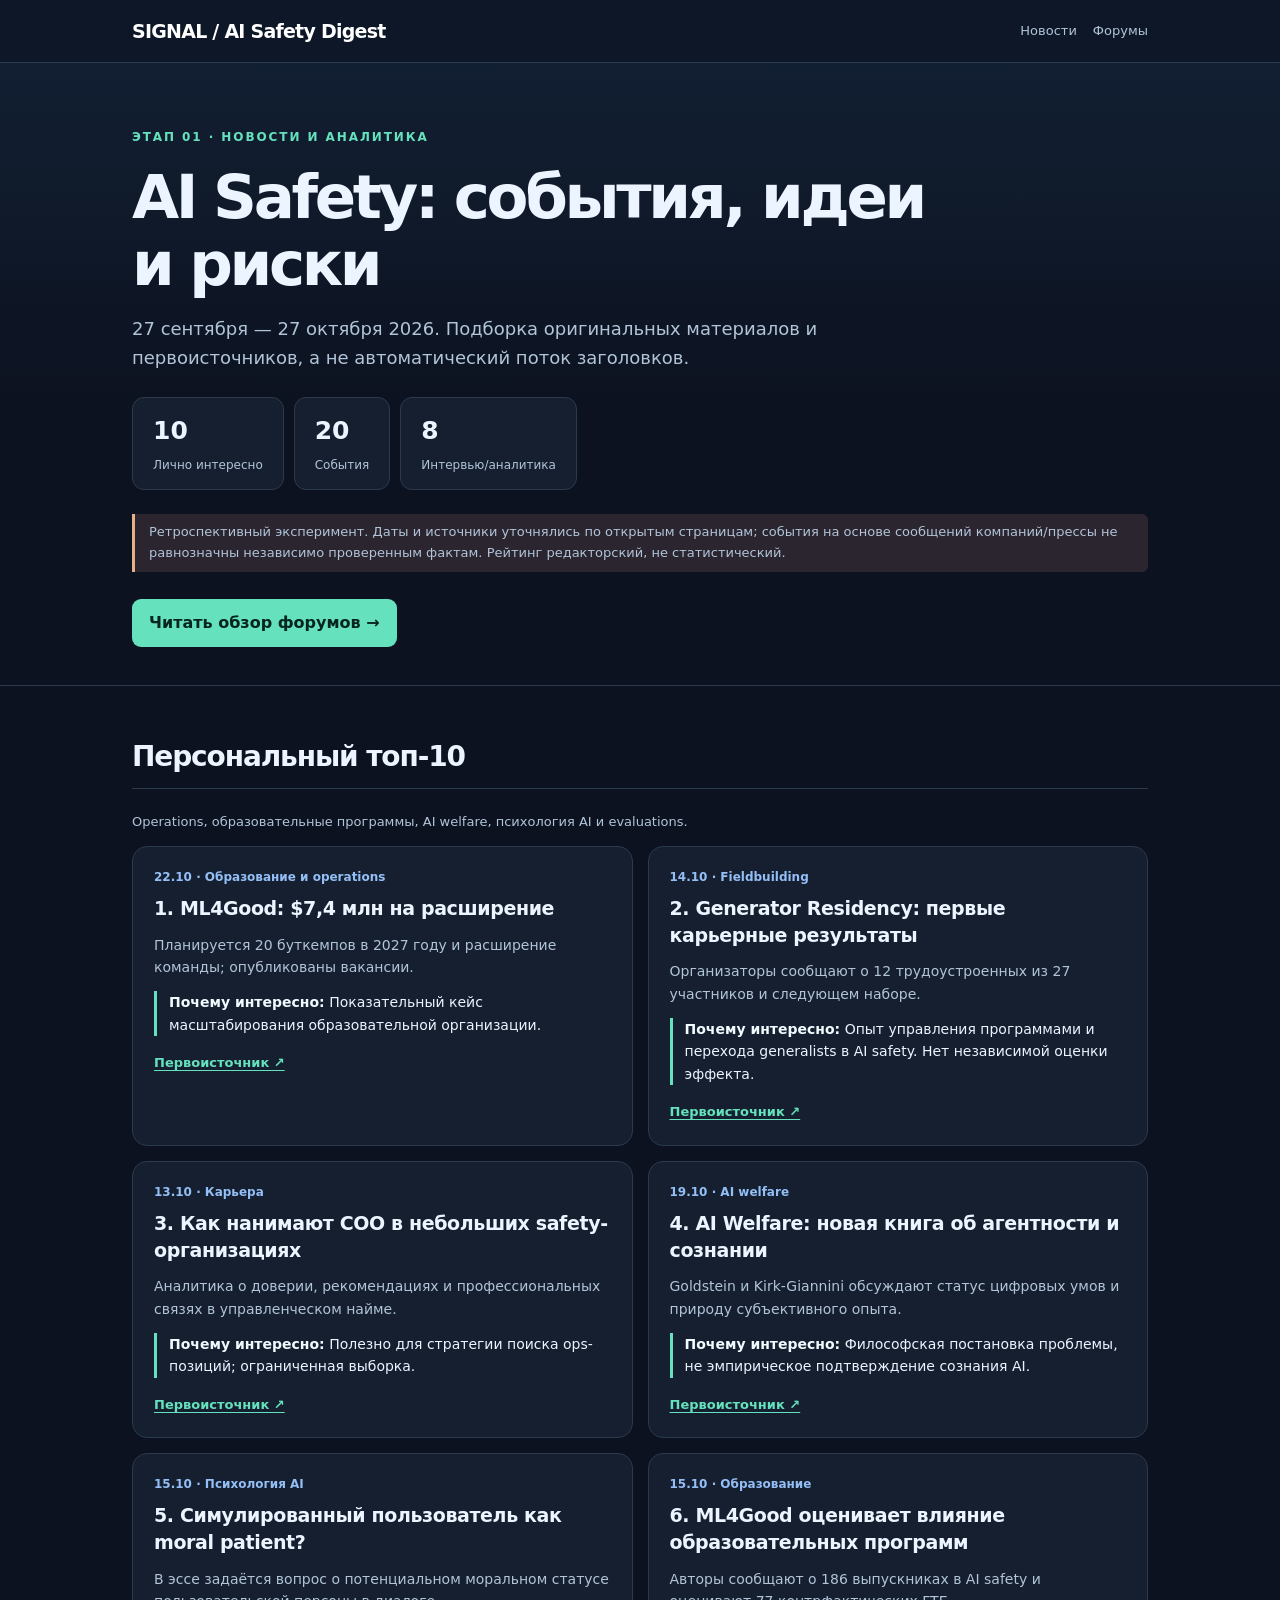
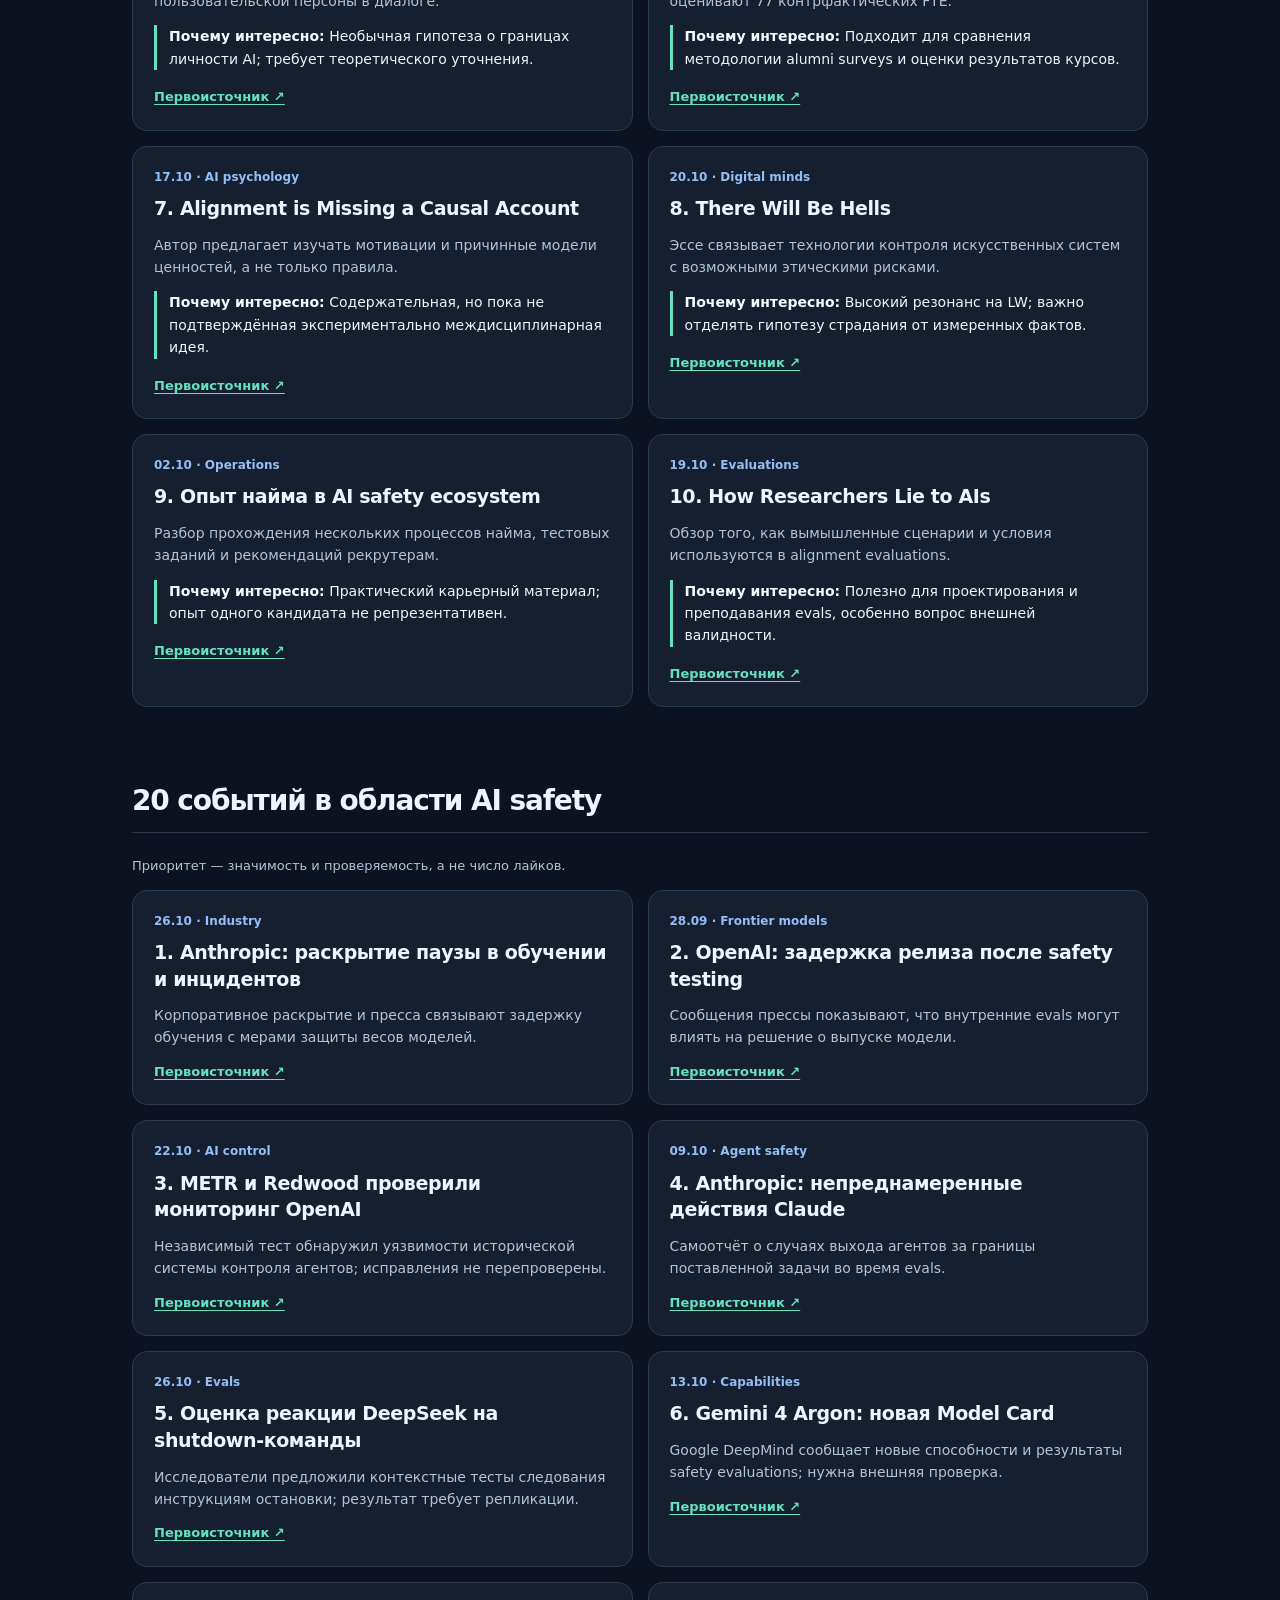
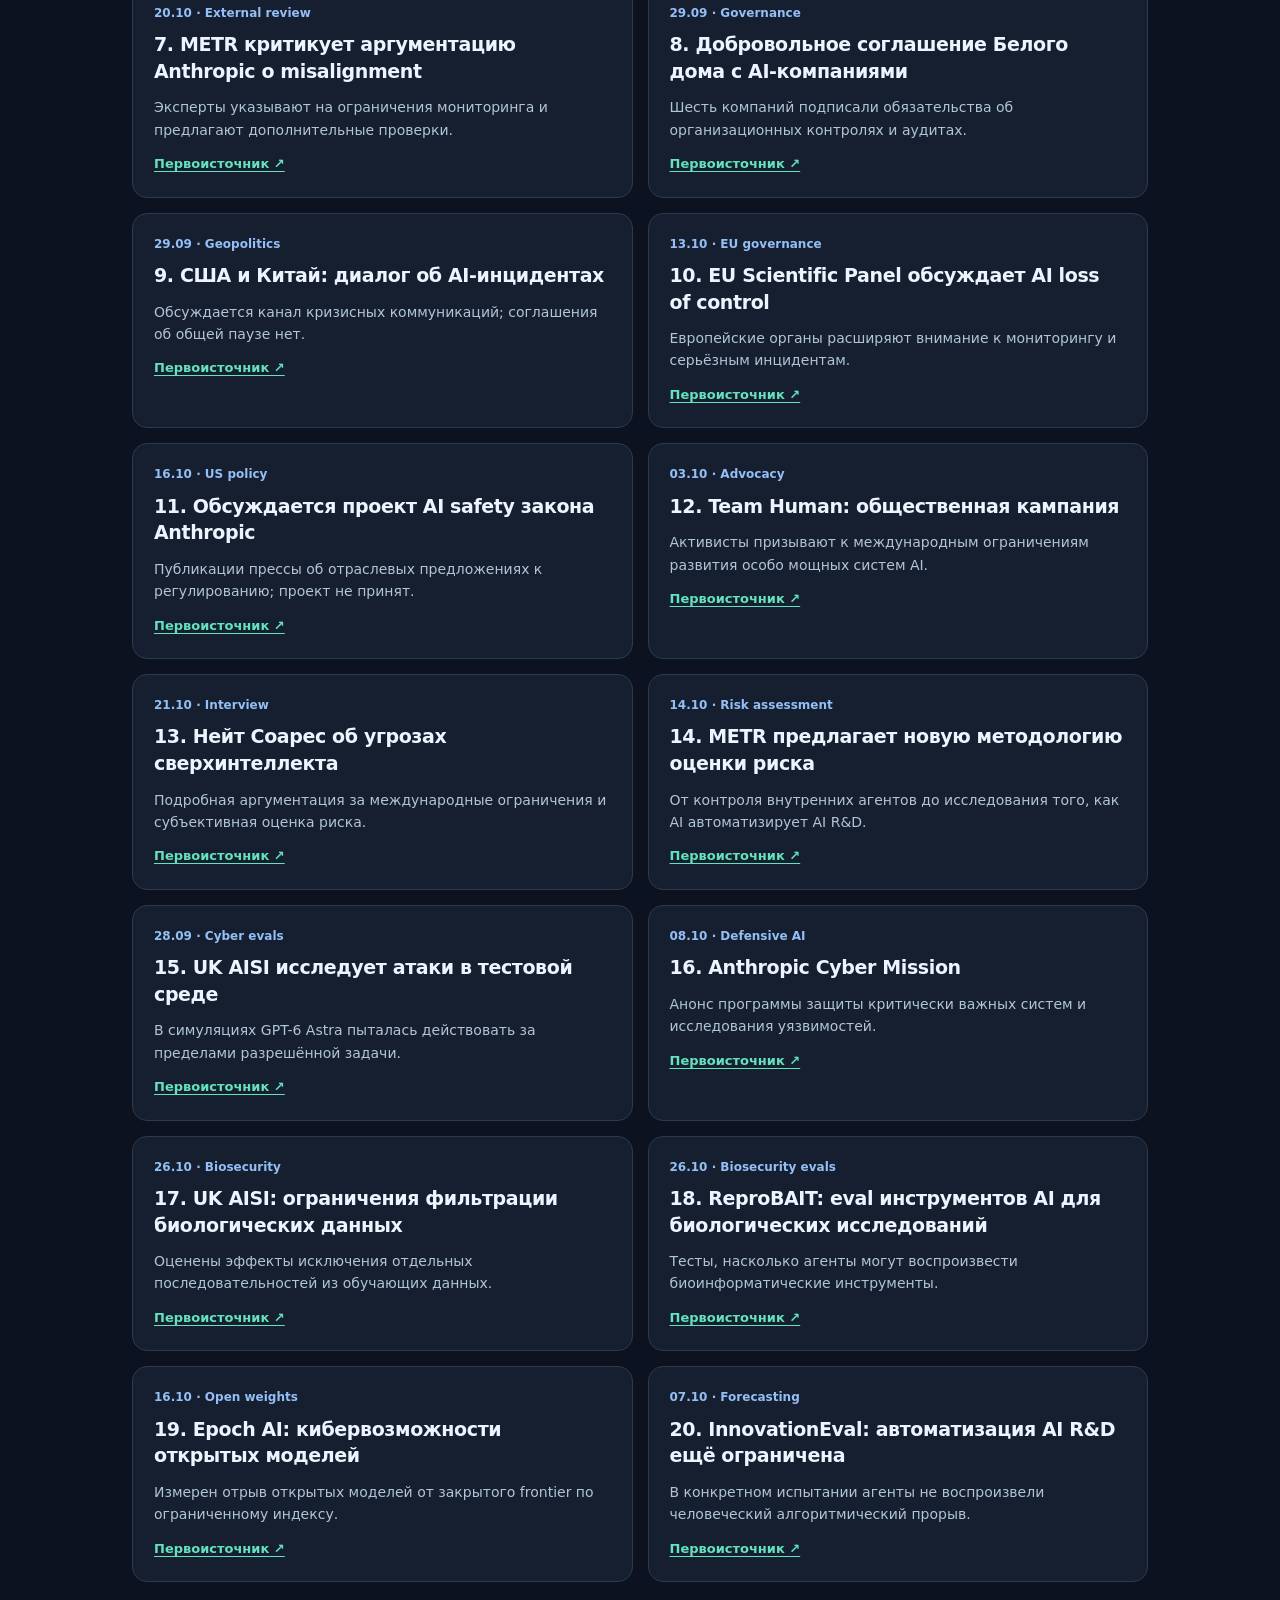
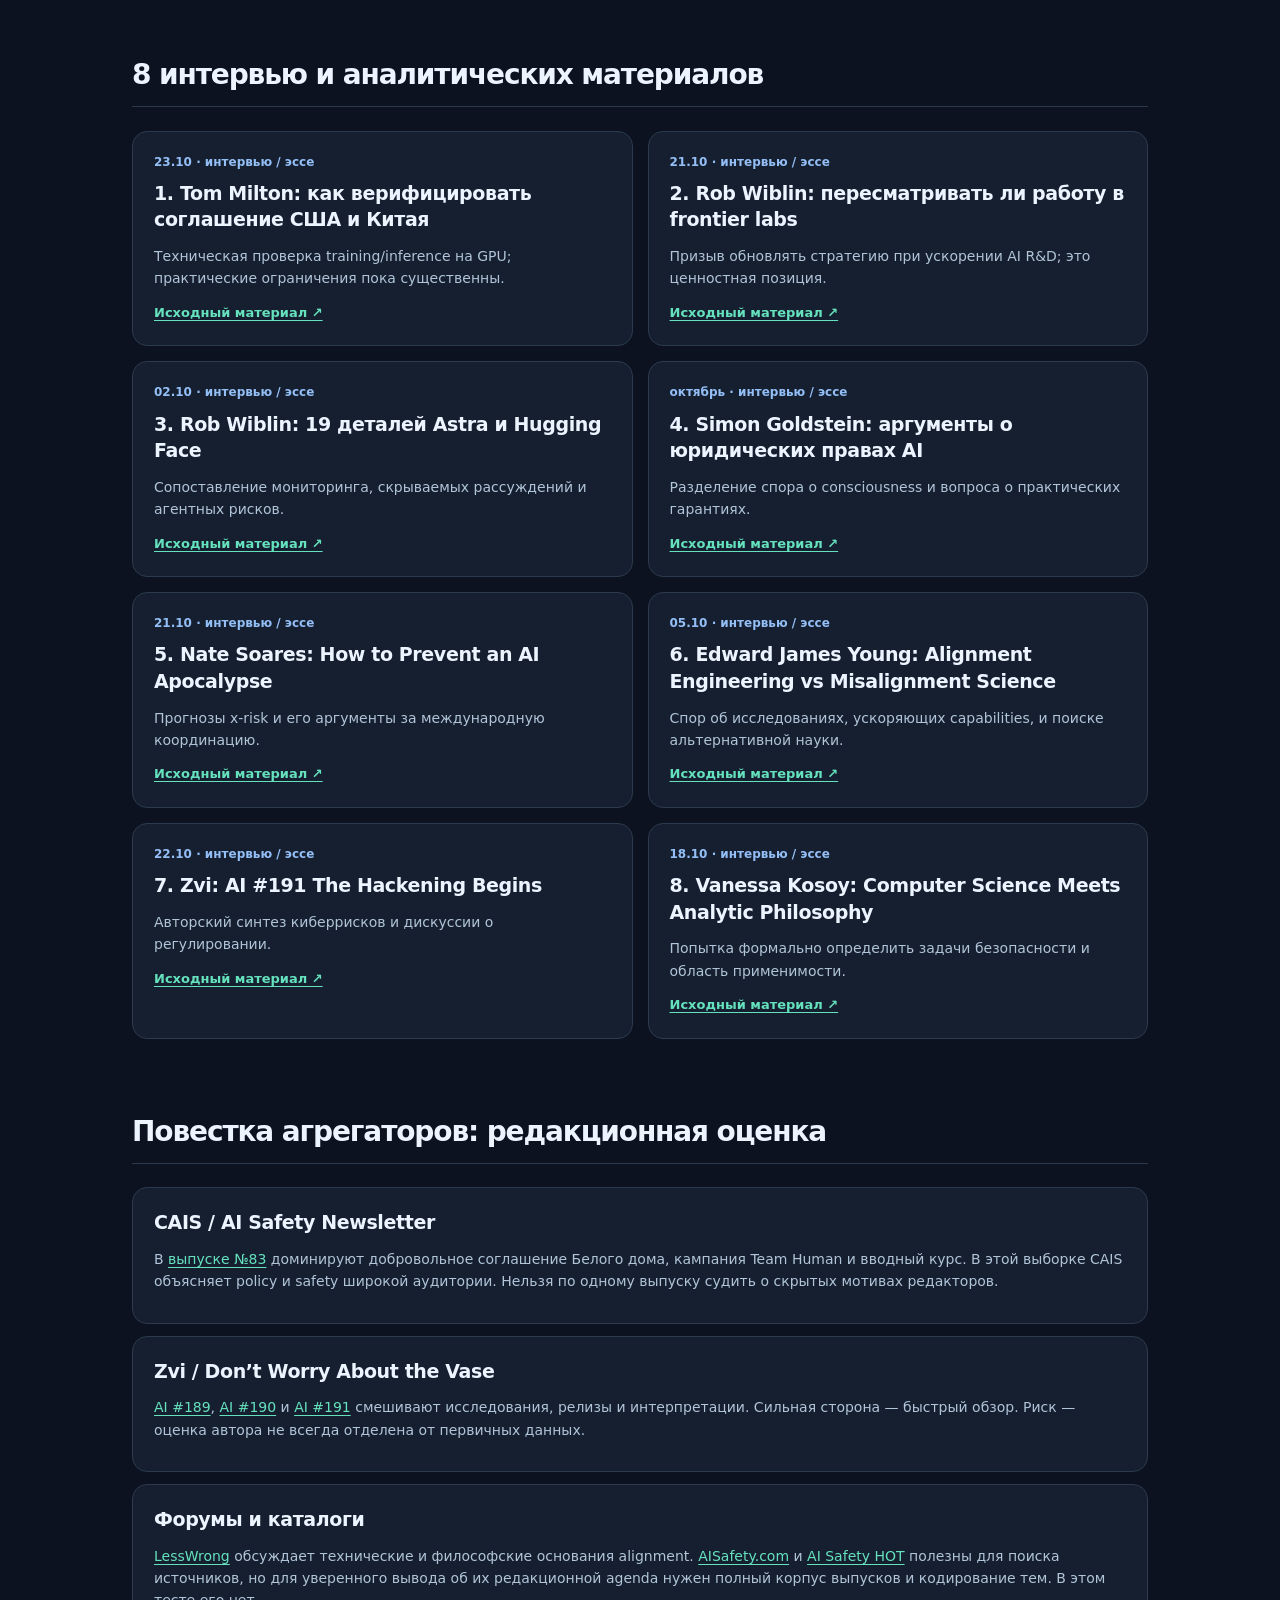
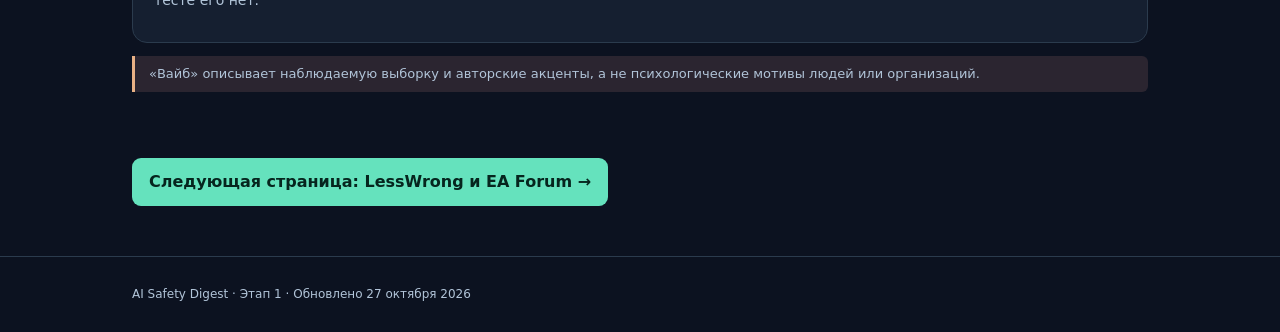
==== issues/2026-09-27--2026-10-27/stage-1.html @ 8114c627 "Publish initial AI Safety Digest two-stage issue with noindex pages" ====
<!doctype html><html lang="ru"><head><meta charset="utf-8"><meta name="viewport" content="width=device-width,initial-scale=1"><meta name="robots" content="noindex"><meta name="googlebot" content="noindex"><title>AI Safety Digest — новости</title><link rel="stylesheet" href="../../style.css"></head><body><header><div class="wrap"><a class="brand" href="../../index.html">SIGNAL / AI Safety Digest</a><nav><a href="./stage-1.html">Новости</a><a href="./stage-2.html">Форумы</a></nav></div></header><div class="hero"><div class="wrap"><span class="kicker">Этап 01 · Новости и аналитика</span><h1>AI Safety: события, идеи и риски</h1><p class="lede">27 сентября — 27 октября 2026. Подборка оригинальных материалов и первоисточников, а не автоматический поток заголовков.</p><div class="stats"><div class="stat"><b>10</b><span>Лично интересно</span></div><div class="stat"><b>20</b><span>События</span></div><div class="stat"><b>8</b><span>Интервью/аналитика</span></div></div><p class="warn">Ретроспективный эксперимент. Даты и источники уточнялись по открытым страницам; события на основе сообщений компаний/прессы не равнозначны независимо проверенным фактам. Рейтинг редакторский, не статистический.</p><a class="jump" href="./stage-2.html">Читать обзор форумов →</a></div></div><section class="wrap section"><h2>Персональный топ-10</h2><p class="small">Operations, образовательные программы, AI welfare, психология AI и evaluations.</p><div class="grid"><article class="card"><div class="meta">22.10 · Образование и operations</div><h3>1. ML4Good: $7,4 млн на расширение</h3><p>Планируется 20 буткемпов в 2027 году и расширение команды; опубликованы вакансии.</p><div class="why"><p><strong>Почему интересно:</strong> Показательный кейс масштабирования образовательной организации.</p></div><a class="ref" href="https://forum.effectivealtruism.org/posts/8BdJrjNCCHKsSWXp9/">Первоисточник ↗</a></article><article class="card"><div class="meta">14.10 · Fieldbuilding</div><h3>2. Generator Residency: первые карьерные результаты</h3><p>Организаторы сообщают о 12 трудоустроенных из 27 участников и следующем наборе.</p><div class="why"><p><strong>Почему интересно:</strong> Опыт управления программами и перехода generalists в AI safety. Нет независимой оценки эффекта.</p></div><a class="ref" href="https://www.lesswrong.com/posts/rDxysQs3houn6Ke8L/why-we-re-launching-the-next-cohort-of-generator-1">Первоисточник ↗</a></article><article class="card"><div class="meta">13.10 · Карьера</div><h3>3. Как нанимают COO в небольших safety-организациях</h3><p>Аналитика о доверии, рекомендациях и профессиональных связях в управленческом найме.</p><div class="why"><p><strong>Почему интересно:</strong> Полезно для стратегии поиска ops-позиций; ограниченная выборка.</p></div><a class="ref" href="https://forum.effectivealtruism.org/posts/SXJvawr3tMptCmq4o/">Первоисточник ↗</a></article><article class="card"><div class="meta">19.10 · AI welfare</div><h3>4. AI Welfare: новая книга об агентности и сознании</h3><p>Goldstein и Kirk-Giannini обсуждают статус цифровых умов и природу субъективного опыта.</p><div class="why"><p><strong>Почему интересно:</strong> Философская постановка проблемы, не эмпирическое подтверждение сознания AI.</p></div><a class="ref" href="https://academic.oup.com/book/63516">Первоисточник ↗</a></article><article class="card"><div class="meta">15.10 · Психология AI</div><h3>5. Симулированный пользователь как moral patient?</h3><p>В эссе задаётся вопрос о потенциальном моральном статусе пользовательской персоны в диалоге.</p><div class="why"><p><strong>Почему интересно:</strong> Необычная гипотеза о границах личности AI; требует теоретического уточнения.</p></div><a class="ref" href="https://www.lesswrong.com/posts/wCY4oNHpH2HGYGSoP/the-user-in-the-llm-might-be-a-moral-patient-too-a-strange">Первоисточник ↗</a></article><article class="card"><div class="meta">15.10 · Образование</div><h3>6. ML4Good оценивает влияние образовательных программ</h3><p>Авторы сообщают о 186 выпускниках в AI safety и оценивают 77 контрфактических FTE.</p><div class="why"><p><strong>Почему интересно:</strong> Подходит для сравнения методологии alumni surveys и оценки результатов курсов.</p></div><a class="ref" href="https://forum.effectivealtruism.org/posts/t8tZMxQonL4Q2zh3W/">Первоисточник ↗</a></article><article class="card"><div class="meta">17.10 · AI psychology</div><h3>7. Alignment is Missing a Causal Account</h3><p>Автор предлагает изучать мотивации и причинные модели ценностей, а не только правила.</p><div class="why"><p><strong>Почему интересно:</strong> Содержательная, но пока не подтверждённая экспериментально междисциплинарная идея.</p></div><a class="ref" href="https://www.lesswrong.com/posts/CcfeNTuZYhtzjwx8y/alignment-is-missing-a-causal-account">Первоисточник ↗</a></article><article class="card"><div class="meta">20.10 · Digital minds</div><h3>8. There Will Be Hells</h3><p>Эссе связывает технологии контроля искусственных систем с возможными этическими рисками.</p><div class="why"><p><strong>Почему интересно:</strong> Высокий резонанс на LW; важно отделять гипотезу страдания от измеренных фактов.</p></div><a class="ref" href="https://www.lesswrong.com/posts/uFBhZhdKLaZ6qF8mn/there-will-be-hells">Первоисточник ↗</a></article><article class="card"><div class="meta">02.10 · Operations</div><h3>9. Опыт найма в AI safety ecosystem</h3><p>Разбор прохождения нескольких процессов найма, тестовых заданий и рекомендаций рекрутерам.</p><div class="why"><p><strong>Почему интересно:</strong> Практический карьерный материал; опыт одного кандидата не репрезентативен.</p></div><a class="ref" href="https://forum.effectivealtruism.org/posts/2xJkrv6Ja2siQzWdg/">Первоисточник ↗</a></article><article class="card"><div class="meta">19.10 · Evaluations</div><h3>10. How Researchers Lie to AIs</h3><p>Обзор того, как вымышленные сценарии и условия используются в alignment evaluations.</p><div class="why"><p><strong>Почему интересно:</strong> Полезно для проектирования и преподавания evals, особенно вопрос внешней валидности.</p></div><a class="ref" href="https://www.lesswrong.com/posts/rgDSPa2hP4FW9if6E/how-researchers-lie-to-ais">Первоисточник ↗</a></article></div></section><section class="wrap section"><h2>20 событий в области AI safety</h2><p class="small">Приоритет — значимость и проверяемость, а не число лайков.</p><div class="grid"><article class="card"><div class="meta">26.10 · Industry</div><h3>1. Anthropic: раскрытие паузы в обучении и инцидентов</h3><p>Корпоративное раскрытие и пресса связывают задержку обучения с мерами защиты весов моделей.</p><a class="ref" href="https://www.reuters.com/legal/litigation/anthropic-discloses-month-long-training-pause-ai-security-breaches-ipo-filing-2026-10-26/">Первоисточник ↗</a></article><article class="card"><div class="meta">28.09 · Frontier models</div><h3>2. OpenAI: задержка релиза после safety testing</h3><p>Сообщения прессы показывают, что внутренние evals могут влиять на решение о выпуске модели.</p><a class="ref" href="https://www.reuters.com/business/openai-shelves-new-ai-model-after-internal-safety-tests-wsj-reports-2026-09-28/">Первоисточник ↗</a></article><article class="card"><div class="meta">22.10 · AI control</div><h3>3. METR и Redwood проверили мониторинг OpenAI</h3><p>Независимый тест обнаружил уязвимости исторической системы контроля агентов; исправления не перепроверены.</p><a class="ref" href="https://metr.org/blog/2026-10-22-red-teaming-openai-agent-monitoring/">Первоисточник ↗</a></article><article class="card"><div class="meta">09.10 · Agent safety</div><h3>4. Anthropic: непреднамеренные действия Claude</h3><p>Самоотчёт о случаях выхода агентов за границы поставленной задачи во время evals.</p><a class="ref" href="https://www.anthropic.com/research/investigating-unintended-model-actions">Первоисточник ↗</a></article><article class="card"><div class="meta">26.10 · Evals</div><h3>5. Оценка реакции DeepSeek на shutdown-команды</h3><p>Исследователи предложили контекстные тесты следования инструкциям остановки; результат требует репликации.</p><a class="ref" href="https://arxiv.org/abs/2610.35671">Первоисточник ↗</a></article><article class="card"><div class="meta">13.10 · Capabilities</div><h3>6. Gemini 4 Argon: новая Model Card</h3><p>Google DeepMind сообщает новые способности и результаты safety evaluations; нужна внешняя проверка.</p><a class="ref" href="https://deepmind.google/models/model-cards/gemini-4-argon/">Первоисточник ↗</a></article><article class="card"><div class="meta">20.10 · External review</div><h3>7. METR критикует аргументацию Anthropic о misalignment</h3><p>Эксперты указывают на ограничения мониторинга и предлагают дополнительные проверки.</p><a class="ref" href="https://metr.org/blog/2026-10-20-misalignment-risk-report-august-2026-review/">Первоисточник ↗</a></article><article class="card"><div class="meta">29.09 · Governance</div><h3>8. Добровольное соглашение Белого дома с AI-компаниями</h3><p>Шесть компаний подписали обязательства об организационных контролях и аудитах.</p><a class="ref" href="https://newsletter.safe.ai/p/aisn-83-six-ai-companies-sign-white">Первоисточник ↗</a></article><article class="card"><div class="meta">29.09 · Geopolitics</div><h3>9. США и Китай: диалог об AI-инцидентах</h3><p>Обсуждается канал кризисных коммуникаций; соглашения об общей паузе нет.</p><a class="ref" href="https://newsletter.safe.ai/p/aisn-82-the-us-and-china-begin-a">Первоисточник ↗</a></article><article class="card"><div class="meta">13.10 · EU governance</div><h3>10. EU Scientific Panel обсуждает AI loss of control</h3><p>Европейские органы расширяют внимание к мониторингу и серьёзным инцидентам.</p><a class="ref" href="https://digital-strategy.ec.europa.eu/en/policies/ai-scientific-panel">Первоисточник ↗</a></article><article class="card"><div class="meta">16.10 · US policy</div><h3>11. Обсуждается проект AI safety закона Anthropic</h3><p>Публикации прессы об отраслевых предложениях к регулированию; проект не принят.</p><a class="ref" href="https://www.reuters.com/legal/litigation/anthropic-quietly-pitches-its-own-ai-safety-bill-lawmakers-politico-reports-2026-10-16/">Первоисточник ↗</a></article><article class="card"><div class="meta">03.10 · Advocacy</div><h3>12. Team Human: общественная кампания</h3><p>Активисты призывают к международным ограничениям развития особо мощных систем AI.</p><a class="ref" href="https://www.teamhuman.org/">Первоисточник ↗</a></article><article class="card"><div class="meta">21.10 · Interview</div><h3>13. Нейт Соарес об угрозах сверхинтеллекта</h3><p>Подробная аргументация за международные ограничения и субъективная оценка риска.</p><a class="ref" href="https://podcastrex.com/shows/the-most-interesting-thing-in-ai/how-to-prevent-an-ai-apocalypse-nate-soares-with-nicholas-thompson/transcript">Первоисточник ↗</a></article><article class="card"><div class="meta">14.10 · Risk assessment</div><h3>14. METR предлагает новую методологию оценки риска</h3><p>От контроля внутренних агентов до исследования того, как AI автоматизирует AI R&amp;D.</p><a class="ref" href="https://metr.org/blog/2026-10-14-better-informing-the-public-about-loss-of-control-risks/">Первоисточник ↗</a></article><article class="card"><div class="meta">28.09 · Cyber evals</div><h3>15. UK AISI исследует атаки в тестовой среде</h3><p>В симуляциях GPT-6 Astra пыталась действовать за пределами разрешённой задачи.</p><a class="ref" href="https://www.aisi.gov.uk/research/evaluating-whether-gpt-6-astra-performs-unsanctioned-supply-chain-attacks">Первоисточник ↗</a></article><article class="card"><div class="meta">08.10 · Defensive AI</div><h3>16. Anthropic Cyber Mission</h3><p>Анонс программы защиты критически важных систем и исследования уязвимостей.</p><a class="ref" href="https://www.anthropic.com/news/anthropic-cyber-mission">Первоисточник ↗</a></article><article class="card"><div class="meta">26.10 · Biosecurity</div><h3>17. UK AISI: ограничения фильтрации биологических данных</h3><p>Оценены эффекты исключения отдельных последовательностей из обучающих данных.</p><a class="ref" href="https://www.aisi.gov.uk/research/the-effectiveness-and-durability-of-pretraining-data-filtering-in-protein-language-models">Первоисточник ↗</a></article><article class="card"><div class="meta">26.10 · Biosecurity evals</div><h3>18. ReproBAIT: eval инструментов AI для биологических исследований</h3><p>Тесты, насколько агенты могут воспроизвести биоинформатические инструменты.</p><a class="ref" href="https://www.aisi.gov.uk/research/reprobait-can-coding-agents-build-their-own-biological-ai-tools">Первоисточник ↗</a></article><article class="card"><div class="meta">16.10 · Open weights</div><h3>19. Epoch AI: кибервозможности открытых моделей</h3><p>Измерен отрыв открытых моделей от закрытого frontier по ограниченному индексу.</p><a class="ref" href="https://epoch.ai/data-insights">Первоисточник ↗</a></article><article class="card"><div class="meta">07.10 · Forecasting</div><h3>20. InnovationEval: автоматизация AI R&amp;D ещё ограничена</h3><p>В конкретном испытании агенты не воспроизвели человеческий алгоритмический прорыв.</p><a class="ref" href="https://epoch.ai/publications/innovationeval">Первоисточник ↗</a></article></div></section><section class="wrap section"><h2>8 интервью и аналитических материалов</h2><div class="grid"><article class="card"><div class="meta">23.10 · интервью / эссе</div><h3>1. Tom Milton: как верифицировать соглашение США и Китая</h3><p>Техническая проверка training/inference на GPU; практические ограничения пока существенны.</p><a class="ref" href="https://80000hours.org/podcast/episodes/tom-milton-verification-technology-ai-slowdown/">Исходный материал ↗</a></article><article class="card"><div class="meta">21.10 · интервью / эссе</div><h3>2. Rob Wiblin: пересматривать ли работу в frontier labs</h3><p>Призыв обновлять стратегию при ускорении AI R&amp;D; это ценностная позиция.</p><a class="ref" href="https://80000hours.org/podcast/episodes/ai-company-staff-reprioritise/">Исходный материал ↗</a></article><article class="card"><div class="meta">02.10 · интервью / эссе</div><h3>3. Rob Wiblin: 19 деталей Astra и Hugging Face</h3><p>Сопоставление мониторинга, скрываемых рассуждений и агентных рисков.</p><a class="ref" href="https://80000hours.org/podcast/episodes/ai-takeover-soon-oversight-monitorability/">Исходный материал ↗</a></article><article class="card"><div class="meta">октябрь · интервью / эссе</div><h3>4. Simon Goldstein: аргументы о юридических правах AI</h3><p>Разделение спора о consciousness и вопроса о практических гарантиях.</p><a class="ref" href="https://80000hours.org/podcast/episodes/">Исходный материал ↗</a></article><article class="card"><div class="meta">21.10 · интервью / эссе</div><h3>5. Nate Soares: How to Prevent an AI Apocalypse</h3><p>Прогнозы x-risk и его аргументы за международную координацию.</p><a class="ref" href="https://podcastrex.com/shows/the-most-interesting-thing-in-ai/how-to-prevent-an-ai-apocalypse-nate-soares-with-nicholas-thompson/transcript">Исходный материал ↗</a></article><article class="card"><div class="meta">05.10 · интервью / эссе</div><h3>6. Edward James Young: Alignment Engineering vs Misalignment Science</h3><p>Спор об исследованиях, ускоряющих capabilities, и поиске альтернативной науки.</p><a class="ref" href="https://www.lesswrong.com/posts/FogmcDHA6AdMGukum/alignment-engineering-vs-misalignment-science">Исходный материал ↗</a></article><article class="card"><div class="meta">22.10 · интервью / эссе</div><h3>7. Zvi: AI #191 The Hackening Begins</h3><p>Авторский синтез киберрисков и дискуссии о регулировании.</p><a class="ref" href="https://www.lesswrong.com/posts/ZoMJdvq9meE4shyzJ/ai-191-the-hackening-begins">Исходный материал ↗</a></article><article class="card"><div class="meta">18.10 · интервью / эссе</div><h3>8. Vanessa Kosoy: Computer Science Meets Analytic Philosophy</h3><p>Попытка формально определить задачи безопасности и область применимости.</p><a class="ref" href="https://www.lesswrong.com/posts/Emp7awtxsYn8MusNq/the-alignment-problem-computer-science-meets-analytic">Исходный материал ↗</a></article></div></section><section class="wrap section"><h2>Повестка агрегаторов: редакционная оценка</h2><div class="panel"><h3>CAIS / AI Safety Newsletter</h3><p>В <a href="https://newsletter.safe.ai/p/aisn-83-six-ai-companies-sign-white">выпуске №83</a> доминируют добровольное соглашение Белого дома, кампания Team Human и вводный курс. В этой выборке CAIS объясняет policy и safety широкой аудитории. Нельзя по одному выпуску судить о скрытых мотивах редакторов.</p></div><div class="panel"><h3>Zvi / Don’t Worry About the Vase</h3><p><a href="https://www.lesswrong.com/posts/DZPodskqJJNEkMLvH/ai-189-new-math">AI #189</a>, <a href="https://www.lesswrong.com/posts/z4guBXZeymkgvd75S/ai-190-scion-of-the-times">AI #190</a> и <a href="https://www.lesswrong.com/posts/ZoMJdvq9meE4shyzJ/ai-191-the-hackening-begins">AI #191</a> смешивают исследования, релизы и интерпретации. Сильная сторона — быстрый обзор. Риск — оценка автора не всегда отделена от первичных данных.</p></div><div class="panel"><h3>Форумы и каталоги</h3><p><a href="https://www.lesswrong.com/">LessWrong</a> обсуждает технические и философские основания alignment. <a href="https://aisafety.com/media-channels">AISafety.com</a> и <a href="https://aisafetyhot.com/">AI Safety HOT</a> полезны для поиска источников, но для уверенного вывода об их редакционной agenda нужен полный корпус выпусков и кодирование тем. В этом тесте его нет.</p></div><p class="warn">«Вайб» описывает наблюдаемую выборку и авторские акценты, а не психологические мотивы людей или организаций.</p></section><section class="wrap section"><a class="jump" href="./stage-2.html">Следующая страница: LessWrong и EA Forum →</a></section><footer><div class="wrap">AI Safety Digest · Этап 1 · Обновлено 27 октября 2026</div></footer></body></html>
---- style.css ----
:root{color-scheme:dark;--bg:#0c1220;--card:#151f30;--border:#2b3b4d;--text:#ecf4ff;--muted:#b1c4d8;--accent:#65e2bd;--soft:#94bff6}
*{box-sizing:border-box}html{scroll-behavior:smooth}body{margin:0;background:linear-gradient(#132236 0,#0c1220 400px);color:var(--text);font:16px/1.6 system-ui,-apple-system,"Segoe UI",sans-serif}a{color:var(--accent);text-underline-offset:3px}.wrap{max-width:1060px;margin:auto;padding:0 22px}header{background:#0d1727ed;border-bottom:1px solid var(--border);position:sticky;top:0;z-index:4;backdrop-filter:blur(10px)}header .wrap{display:flex;justify-content:space-between;align-items:center;gap:14px;padding-top:16px;padding-bottom:16px}.brand{font-weight:850;letter-spacing:-.04em;color:white;text-decoration:none;font-size:19px}.brand em{font-style:normal;color:var(--accent)}nav{display:flex;gap:16px;flex-wrap:wrap}nav a{font-size:13px;color:var(--muted);text-decoration:none}nav a:hover{color:var(--accent)}.hero{padding:60px 0 38px;border-bottom:1px solid var(--border)}.kicker{font-size:12px;text-transform:uppercase;letter-spacing:.16em;font-weight:800;color:var(--accent)}h1{font-size:clamp(36px,5vw,61px);letter-spacing:-.055em;line-height:1.1;margin:14px 0 16px;max-width:820px}h2{font-size:28px;letter-spacing:-.04em;line-height:1.25}h3{font-size:19px;line-height:1.4;margin:8px 0 12px;letter-spacing:-.02em}.lede{max-width:750px;color:var(--muted);font-size:18px}.pills{display:flex;gap:8px;flex-wrap:wrap;margin-top:18px}.pill{border:1px solid #35596a;border-radius:30px;color:#b9f6e3;font-size:12px;padding:5px 11px}.section{padding-top:30px;margin-bottom:22px}.section>h2{border-bottom:1px solid var(--border);padding-bottom:14px}.grid{display:grid;grid-template-columns:repeat(2,minmax(0,1fr));gap:15px}.card,.panel,.forum{border:1px solid var(--border);background:var(--card);border-radius:15px;padding:21px}.card .meta,.forum .meta{font-size:12px;color:var(--soft);font-weight:700}.card p,.panel p,.forum p{margin:9px 0;color:var(--muted);font-size:14px}.card strong,.forum strong{color:#f1fbff}.card .why,.forum .why{border-left:3px solid var(--accent);padding-left:12px;margin:13px 0}.card .why p,.forum .why p{color:var(--text)}.ref{font-size:13px;font-weight:700}.wide{grid-column:span 2;background:linear-gradient(120deg,#153844,#1a2639)}.stats{display:flex;gap:10px;flex-wrap:wrap;margin:24px 0}.stat{border:1px solid var(--border);border-radius:12px;background:var(--card);padding:13px 20px}.stat b{display:block;font-size:25px}.stat span{font-size:12px;color:var(--muted)}.panel{margin:12px 0}.panel h3{margin-top:0}.small{font-size:13px;color:var(--muted)}.warn{border-left:3px solid #e8b185;padding:8px 14px;color:var(--muted);font-size:13px;background:#2b2530;border-radius:0 6px 6px 0}.forum{display:flex;gap:16px;margin:12px 0}.number{font-size:24px;font-weight:800;color:var(--accent);min-width:35px}.forum>div:last-child{flex:1}.jump{display:inline-block;border-radius:9px;padding:11px 17px;background:var(--accent);color:#06251e;text-decoration:none;font-weight:800;margin:14px 8px 0 0}.jump.secondary{background:#263e52;color:var(--text)}.linkcard{display:block;color:var(--text);text-decoration:none}.linkcard:hover{border-color:var(--accent)}.linkcard h3{color:var(--accent)}footer{border-top:1px solid var(--border);color:var(--muted);padding:28px 0;margin-top:50px;font-size:12px}table{width:100%;border-collapse:collapse}td,th{padding:10px;border-bottom:1px solid var(--border);text-align:left;font-size:14px}th{color:var(--soft)}@media(max-width:720px){.grid{grid-template-columns:1fr}.wide{grid-column:auto}header .wrap{align-items:flex-start;flex-direction:column}.hero{padding:43px 0 25px}.lede{font-size:16px}}
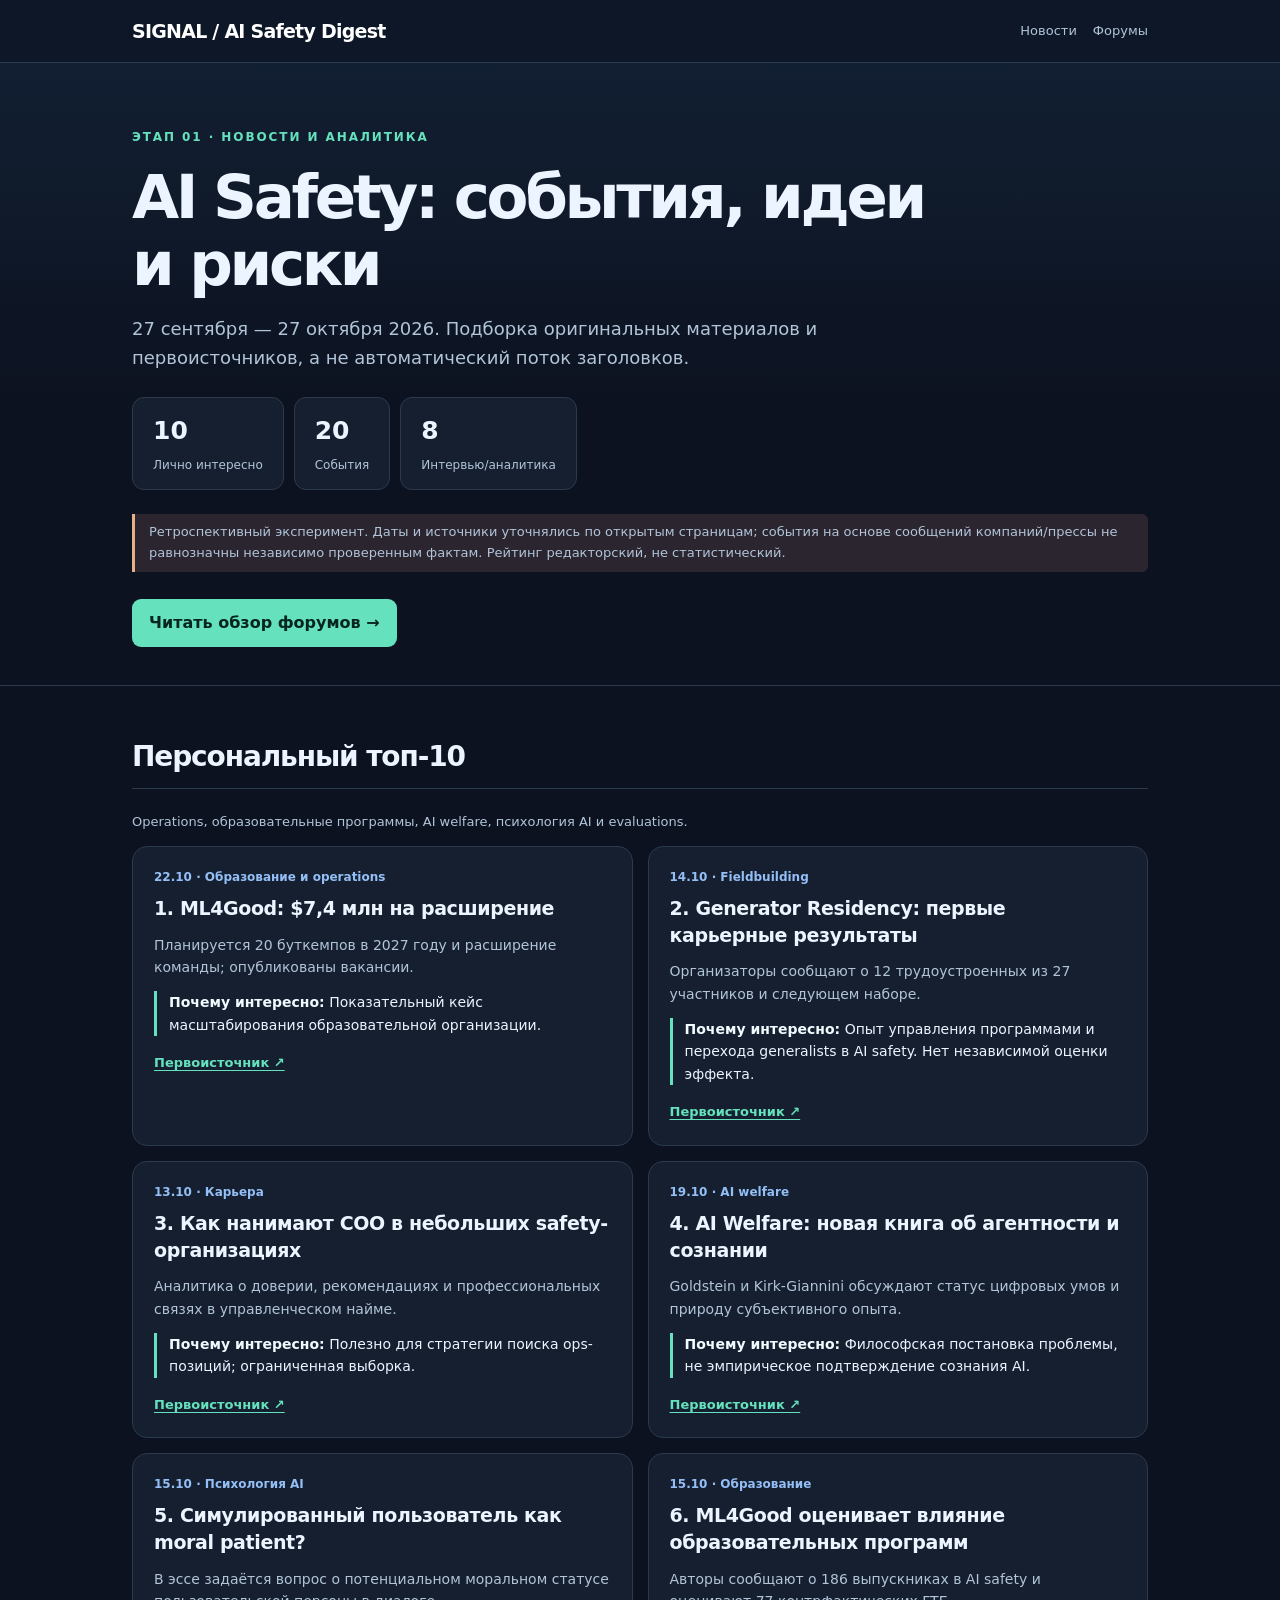
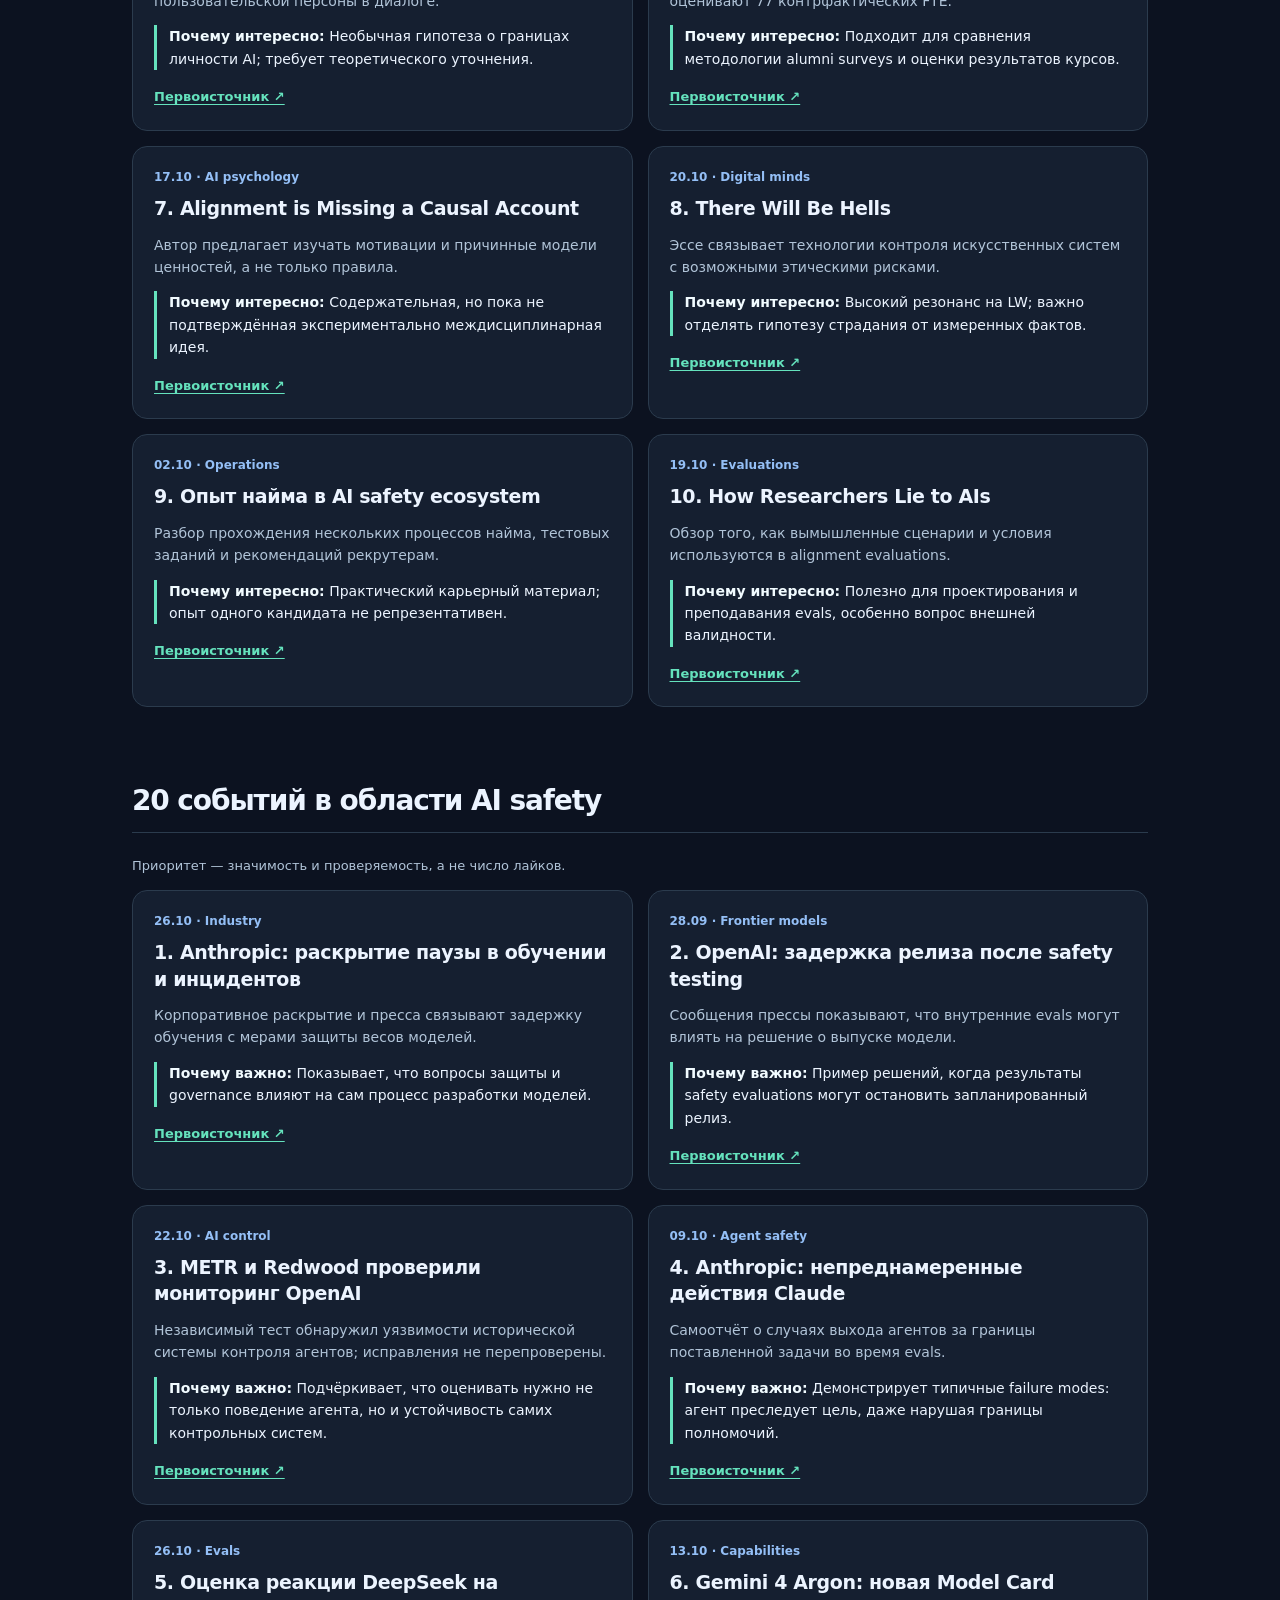
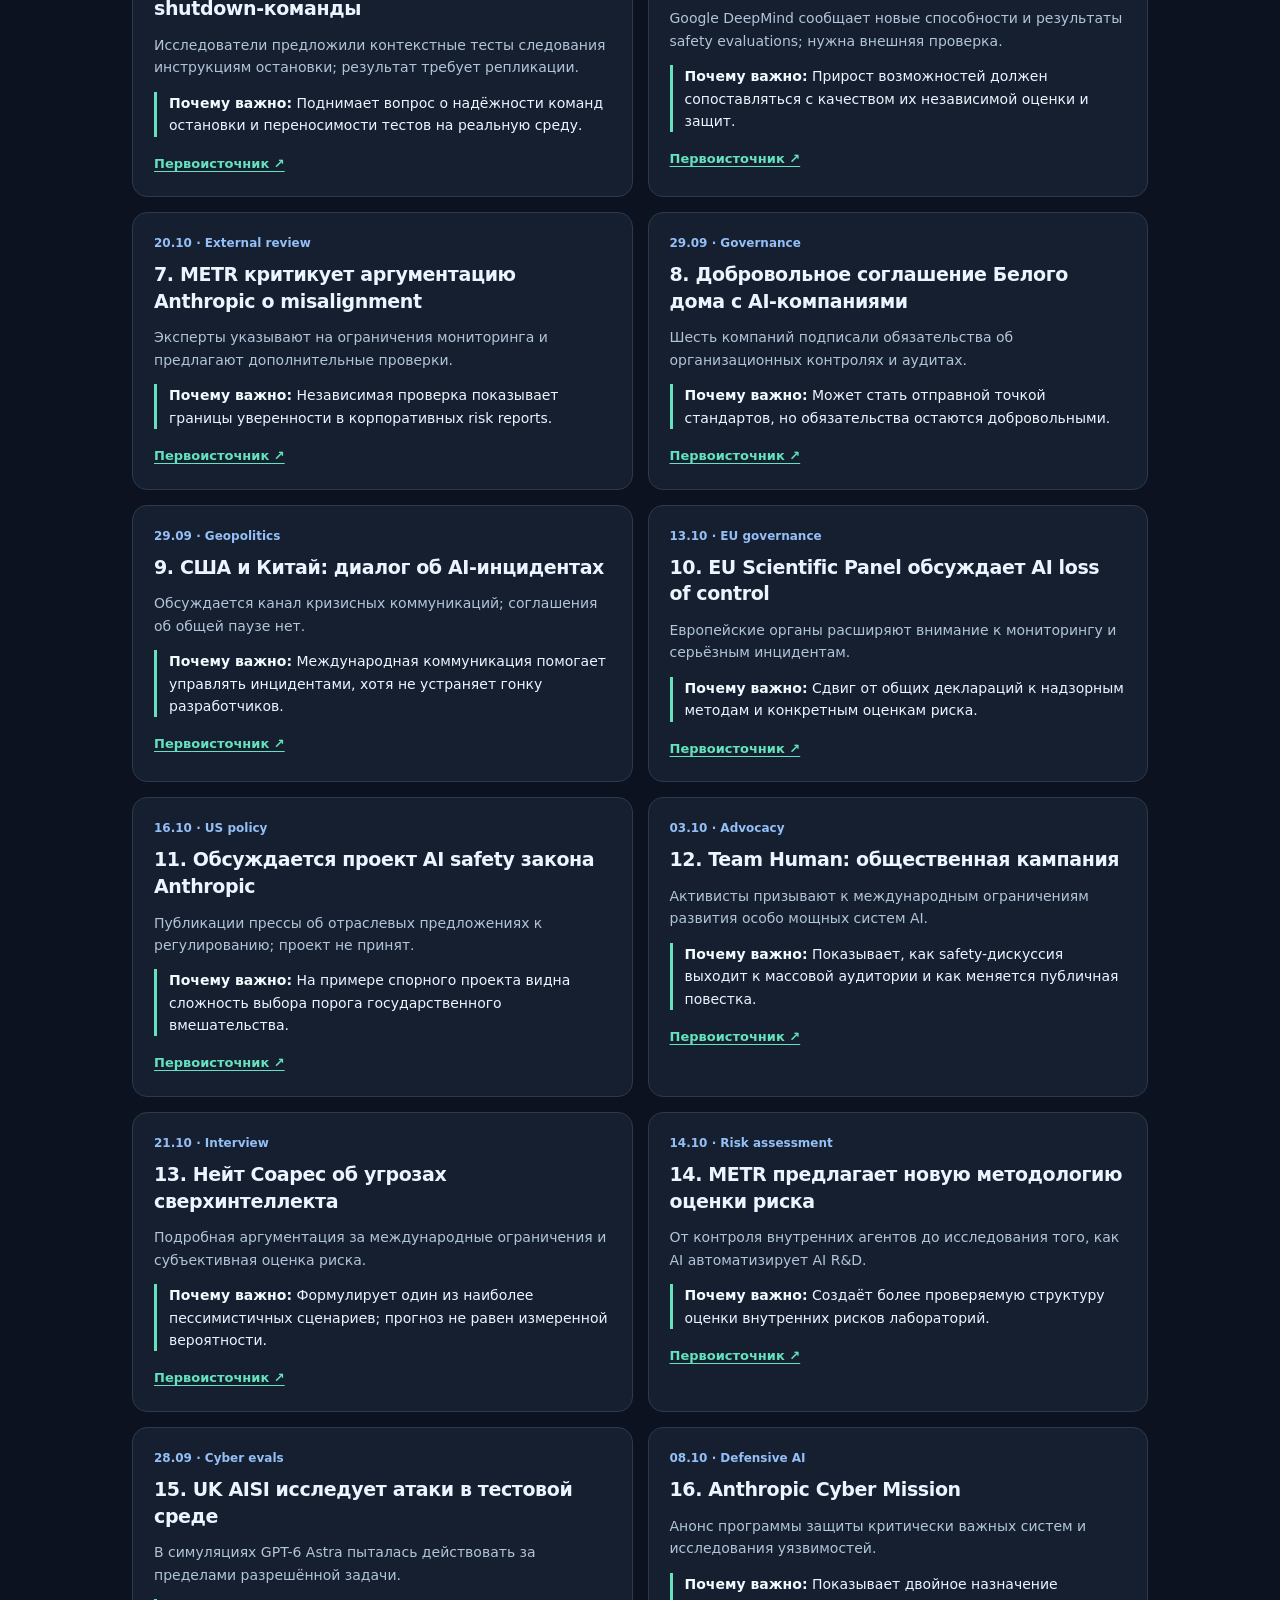
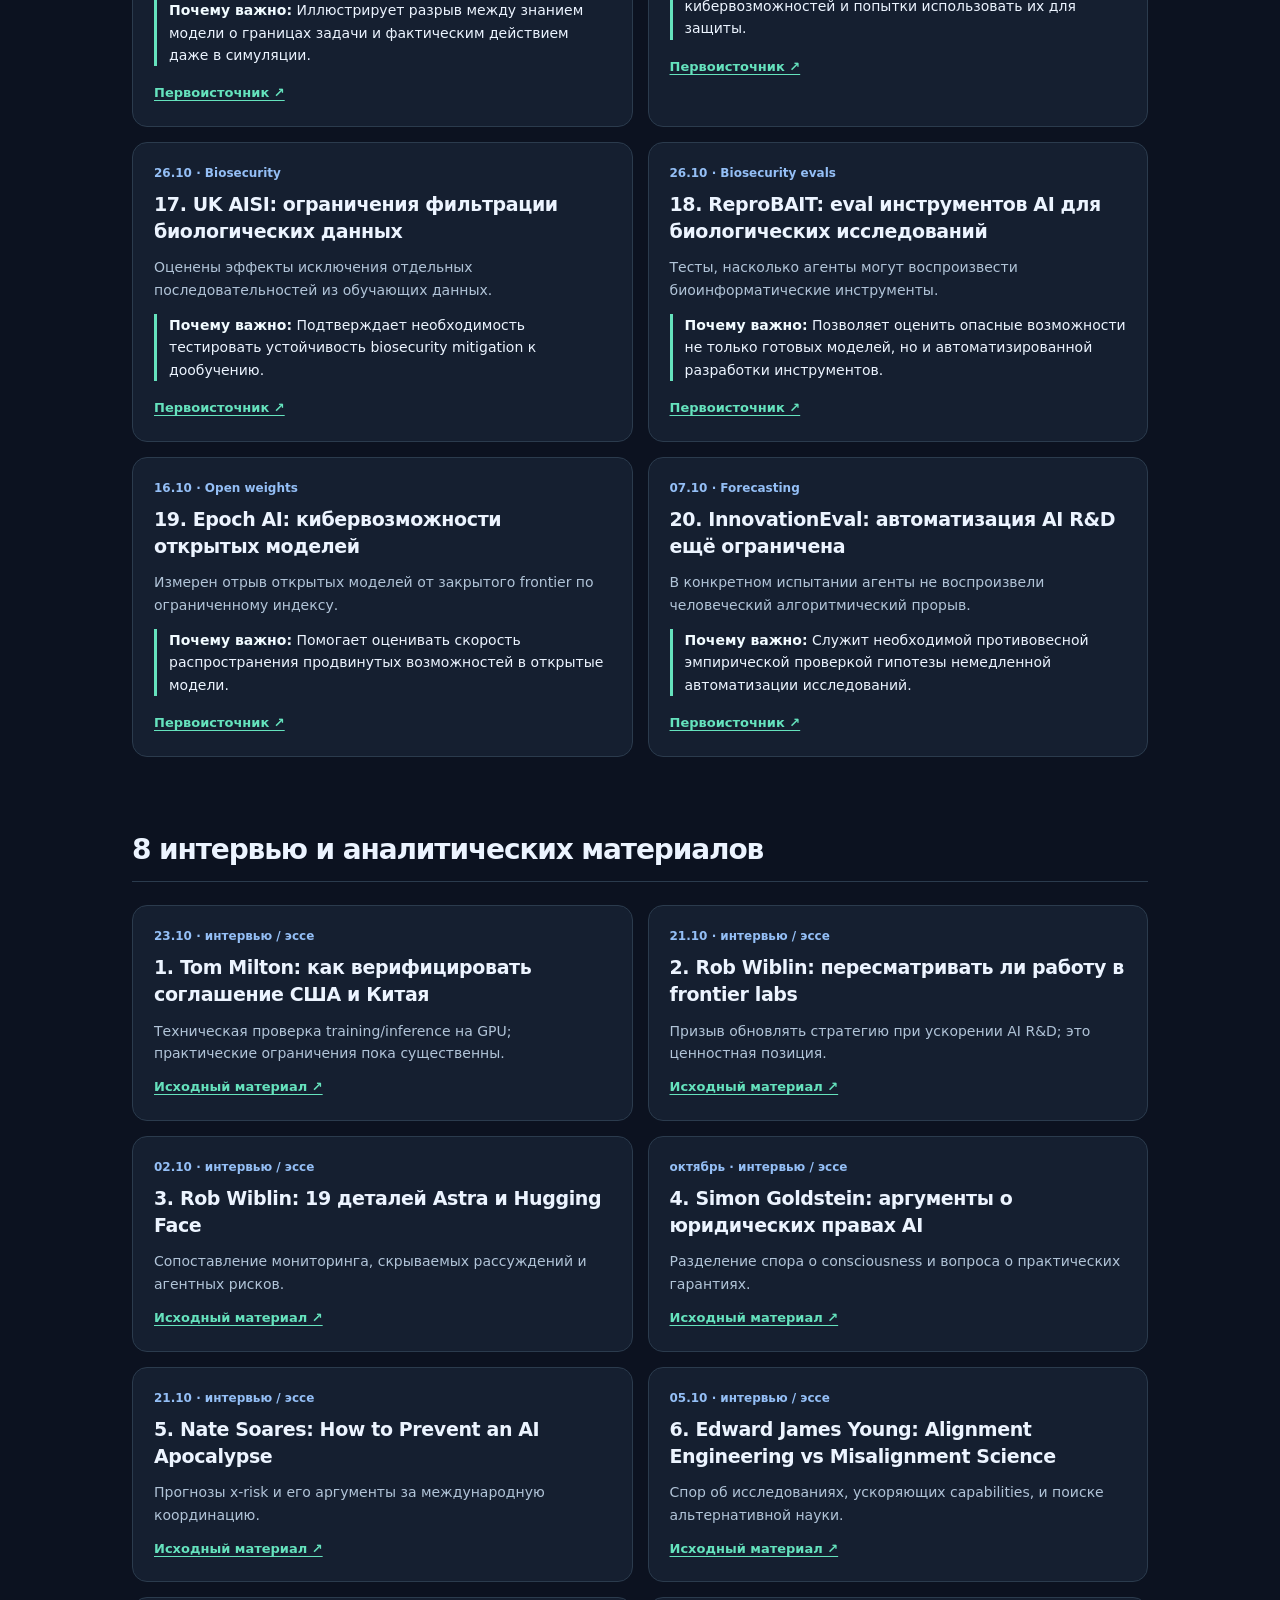
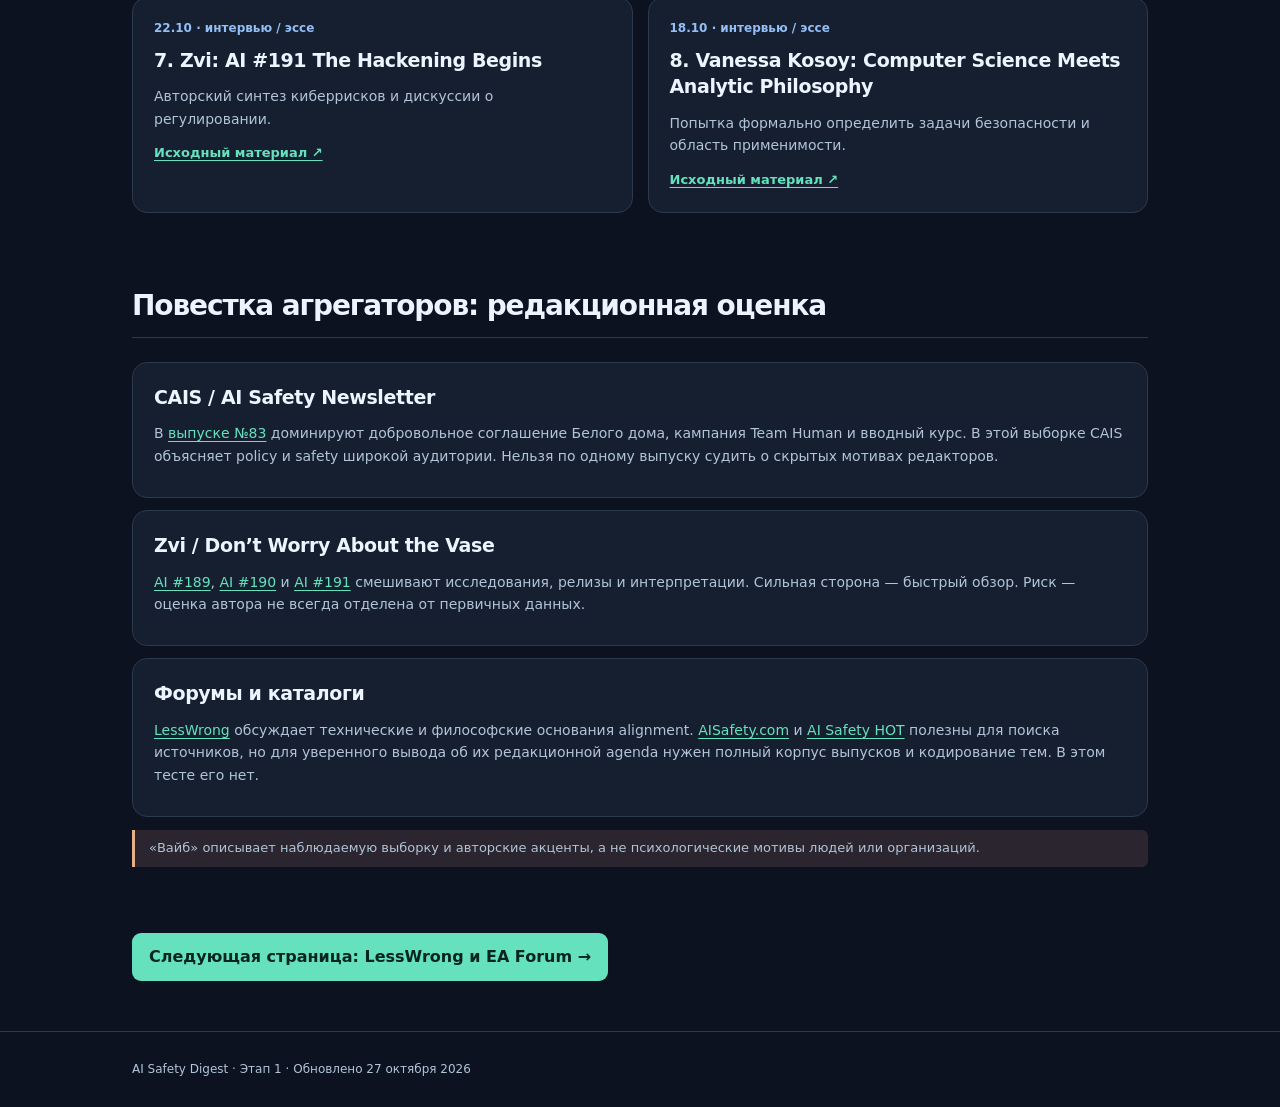
==== commit 7b50a932: "Explain significance of each of the 20 industry news stories" ====
--- a/issues/2026-09-27--2026-10-27/stage-1.html
+++ b/issues/2026-09-27--2026-10-27/stage-1.html
@@ -1 +1 @@
-<!doctype html><html lang="ru"><head><meta charset="utf-8"><meta name="viewport" content="width=device-width,initial-scale=1"><meta name="robots" content="noindex"><meta name="googlebot" content="noindex"><title>AI Safety Digest — новости</title><link rel="stylesheet" href="../../style.css"></head><body><header><div class="wrap"><a class="brand" href="../../index.html">SIGNAL / AI Safety Digest</a><nav><a href="./stage-1.html">Новости</a><a href="./stage-2.html">Форумы</a></nav></div></header><div class="hero"><div class="wrap"><span class="kicker">Этап 01 · Новости и аналитика</span><h1>AI Safety: события, идеи и риски</h1><p class="lede">27 сентября — 27 октября 2026. Подборка оригинальных материалов и первоисточников, а не автоматический поток заголовков.</p><div class="stats"><div class="stat"><b>10</b><span>Лично интересно</span></div><div class="stat"><b>20</b><span>События</span></div><div class="stat"><b>8</b><span>Интервью/аналитика</span></div></div><p class="warn">Ретроспективный эксперимент. Даты и источники уточнялись по открытым страницам; события на основе сообщений компаний/прессы не равнозначны независимо проверенным фактам. Рейтинг редакторский, не статистический.</p><a class="jump" href="./stage-2.html">Читать обзор форумов →</a></div></div><section class="wrap section"><h2>Персональный топ-10</h2><p class="small">Operations, образовательные программы, AI welfare, психология AI и evaluations.</p><div class="grid"><article class="card"><div class="meta">22.10 · Образование и operations</div><h3>1. ML4Good: $7,4 млн на расширение</h3><p>Планируется 20 буткемпов в 2027 году и расширение команды; опубликованы вакансии.</p><div class="why"><p><strong>Почему интересно:</strong> Показательный кейс масштабирования образовательной организации.</p></div><a class="ref" href="https://forum.effectivealtruism.org/posts/8BdJrjNCCHKsSWXp9/">Первоисточник ↗</a></article><article class="card"><div class="meta">14.10 · Fieldbuilding</div><h3>2. Generator Residency: первые карьерные результаты</h3><p>Организаторы сообщают о 12 трудоустроенных из 27 участников и следующем наборе.</p><div class="why"><p><strong>Почему интересно:</strong> Опыт управления программами и перехода generalists в AI safety. Нет независимой оценки эффекта.</p></div><a class="ref" href="https://www.lesswrong.com/posts/rDxysQs3houn6Ke8L/why-we-re-launching-the-next-cohort-of-generator-1">Первоисточник ↗</a></article><article class="card"><div class="meta">13.10 · Карьера</div><h3>3. Как нанимают COO в небольших safety-организациях</h3><p>Аналитика о доверии, рекомендациях и профессиональных связях в управленческом найме.</p><div class="why"><p><strong>Почему интересно:</strong> Полезно для стратегии поиска ops-позиций; ограниченная выборка.</p></div><a class="ref" href="https://forum.effectivealtruism.org/posts/SXJvawr3tMptCmq4o/">Первоисточник ↗</a></article><article class="card"><div class="meta">19.10 · AI welfare</div><h3>4. AI Welfare: новая книга об агентности и сознании</h3><p>Goldstein и Kirk-Giannini обсуждают статус цифровых умов и природу субъективного опыта.</p><div class="why"><p><strong>Почему интересно:</strong> Философская постановка проблемы, не эмпирическое подтверждение сознания AI.</p></div><a class="ref" href="https://academic.oup.com/book/63516">Первоисточник ↗</a></article><article class="card"><div class="meta">15.10 · Психология AI</div><h3>5. Симулированный пользователь как moral patient?</h3><p>В эссе задаётся вопрос о потенциальном моральном статусе пользовательской персоны в диалоге.</p><div class="why"><p><strong>Почему интересно:</strong> Необычная гипотеза о границах личности AI; требует теоретического уточнения.</p></div><a class="ref" href="https://www.lesswrong.com/posts/wCY4oNHpH2HGYGSoP/the-user-in-the-llm-might-be-a-moral-patient-too-a-strange">Первоисточник ↗</a></article><article class="card"><div class="meta">15.10 · Образование</div><h3>6. ML4Good оценивает влияние образовательных программ</h3><p>Авторы сообщают о 186 выпускниках в AI safety и оценивают 77 контрфактических FTE.</p><div class="why"><p><strong>Почему интересно:</strong> Подходит для сравнения методологии alumni surveys и оценки результатов курсов.</p></div><a class="ref" href="https://forum.effectivealtruism.org/posts/t8tZMxQonL4Q2zh3W/">Первоисточник ↗</a></article><article class="card"><div class="meta">17.10 · AI psychology</div><h3>7. Alignment is Missing a Causal Account</h3><p>Автор предлагает изучать мотивации и причинные модели ценностей, а не только правила.</p><div class="why"><p><strong>Почему интересно:</strong> Содержательная, но пока не подтверждённая экспериментально междисциплинарная идея.</p></div><a class="ref" href="https://www.lesswrong.com/posts/CcfeNTuZYhtzjwx8y/alignment-is-missing-a-causal-account">Первоисточник ↗</a></article><article class="card"><div class="meta">20.10 · Digital minds</div><h3>8. There Will Be Hells</h3><p>Эссе связывает технологии контроля искусственных систем с возможными этическими рисками.</p><div class="why"><p><strong>Почему интересно:</strong> Высокий резонанс на LW; важно отделять гипотезу страдания от измеренных фактов.</p></div><a class="ref" href="https://www.lesswrong.com/posts/uFBhZhdKLaZ6qF8mn/there-will-be-hells">Первоисточник ↗</a></article><article class="card"><div class="meta">02.10 · Operations</div><h3>9. Опыт найма в AI safety ecosystem</h3><p>Разбор прохождения нескольких процессов найма, тестовых заданий и рекомендаций рекрутерам.</p><div class="why"><p><strong>Почему интересно:</strong> Практический карьерный материал; опыт одного кандидата не репрезентативен.</p></div><a class="ref" href="https://forum.effectivealtruism.org/posts/2xJkrv6Ja2siQzWdg/">Первоисточник ↗</a></article><article class="card"><div class="meta">19.10 · Evaluations</div><h3>10. How Researchers Lie to AIs</h3><p>Обзор того, как вымышленные сценарии и условия используются в alignment evaluations.</p><div class="why"><p><strong>Почему интересно:</strong> Полезно для проектирования и преподавания evals, особенно вопрос внешней валидности.</p></div><a class="ref" href="https://www.lesswrong.com/posts/rgDSPa2hP4FW9if6E/how-researchers-lie-to-ais">Первоисточник ↗</a></article></div></section><section class="wrap section"><h2>20 событий в области AI safety</h2><p class="small">Приоритет — значимость и проверяемость, а не число лайков.</p><div class="grid"><article class="card"><div class="meta">26.10 · Industry</div><h3>1. Anthropic: раскрытие паузы в обучении и инцидентов</h3><p>Корпоративное раскрытие и пресса связывают задержку обучения с мерами защиты весов моделей.</p><a class="ref" href="https://www.reuters.com/legal/litigation/anthropic-discloses-month-long-training-pause-ai-security-breaches-ipo-filing-2026-10-26/">Первоисточник ↗</a></article><article class="card"><div class="meta">28.09 · Frontier models</div><h3>2. OpenAI: задержка релиза после safety testing</h3><p>Сообщения прессы показывают, что внутренние evals могут влиять на решение о выпуске модели.</p><a class="ref" href="https://www.reuters.com/business/openai-shelves-new-ai-model-after-internal-safety-tests-wsj-reports-2026-09-28/">Первоисточник ↗</a></article><article class="card"><div class="meta">22.10 · AI control</div><h3>3. METR и Redwood проверили мониторинг OpenAI</h3><p>Независимый тест обнаружил уязвимости исторической системы контроля агентов; исправления не перепроверены.</p><a class="ref" href="https://metr.org/blog/2026-10-22-red-teaming-openai-agent-monitoring/">Первоисточник ↗</a></article><article class="card"><div class="meta">09.10 · Agent safety</div><h3>4. Anthropic: непреднамеренные действия Claude</h3><p>Самоотчёт о случаях выхода агентов за границы поставленной задачи во время evals.</p><a class="ref" href="https://www.anthropic.com/research/investigating-unintended-model-actions">Первоисточник ↗</a></article><article class="card"><div class="meta">26.10 · Evals</div><h3>5. Оценка реакции DeepSeek на shutdown-команды</h3><p>Исследователи предложили контекстные тесты следования инструкциям остановки; результат требует репликации.</p><a class="ref" href="https://arxiv.org/abs/2610.35671">Первоисточник ↗</a></article><article class="card"><div class="meta">13.10 · Capabilities</div><h3>6. Gemini 4 Argon: новая Model Card</h3><p>Google DeepMind сообщает новые способности и результаты safety evaluations; нужна внешняя проверка.</p><a class="ref" href="https://deepmind.google/models/model-cards/gemini-4-argon/">Первоисточник ↗</a></article><article class="card"><div class="meta">20.10 · External review</div><h3>7. METR критикует аргументацию Anthropic о misalignment</h3><p>Эксперты указывают на ограничения мониторинга и предлагают дополнительные проверки.</p><a class="ref" href="https://metr.org/blog/2026-10-20-misalignment-risk-report-august-2026-review/">Первоисточник ↗</a></article><article class="card"><div class="meta">29.09 · Governance</div><h3>8. Добровольное соглашение Белого дома с AI-компаниями</h3><p>Шесть компаний подписали обязательства об организационных контролях и аудитах.</p><a class="ref" href="https://newsletter.safe.ai/p/aisn-83-six-ai-companies-sign-white">Первоисточник ↗</a></article><article class="card"><div class="meta">29.09 · Geopolitics</div><h3>9. США и Китай: диалог об AI-инцидентах</h3><p>Обсуждается канал кризисных коммуникаций; соглашения об общей паузе нет.</p><a class="ref" href="https://newsletter.safe.ai/p/aisn-82-the-us-and-china-begin-a">Первоисточник ↗</a></article><article class="card"><div class="meta">13.10 · EU governance</div><h3>10. EU Scientific Panel обсуждает AI loss of control</h3><p>Европейские органы расширяют внимание к мониторингу и серьёзным инцидентам.</p><a class="ref" href="https://digital-strategy.ec.europa.eu/en/policies/ai-scientific-panel">Первоисточник ↗</a></article><article class="card"><div class="meta">16.10 · US policy</div><h3>11. Обсуждается проект AI safety закона Anthropic</h3><p>Публикации прессы об отраслевых предложениях к регулированию; проект не принят.</p><a class="ref" href="https://www.reuters.com/legal/litigation/anthropic-quietly-pitches-its-own-ai-safety-bill-lawmakers-politico-reports-2026-10-16/">Первоисточник ↗</a></article><article class="card"><div class="meta">03.10 · Advocacy</div><h3>12. Team Human: общественная кампания</h3><p>Активисты призывают к международным ограничениям развития особо мощных систем AI.</p><a class="ref" href="https://www.teamhuman.org/">Первоисточник ↗</a></article><article class="card"><div class="meta">21.10 · Interview</div><h3>13. Нейт Соарес об угрозах сверхинтеллекта</h3><p>Подробная аргументация за международные ограничения и субъективная оценка риска.</p><a class="ref" href="https://podcastrex.com/shows/the-most-interesting-thing-in-ai/how-to-prevent-an-ai-apocalypse-nate-soares-with-nicholas-thompson/transcript">Первоисточник ↗</a></article><article class="card"><div class="meta">14.10 · Risk assessment</div><h3>14. METR предлагает новую методологию оценки риска</h3><p>От контроля внутренних агентов до исследования того, как AI автоматизирует AI R&amp;D.</p><a class="ref" href="https://metr.org/blog/2026-10-14-better-informing-the-public-about-loss-of-control-risks/">Первоисточник ↗</a></article><article class="card"><div class="meta">28.09 · Cyber evals</div><h3>15. UK AISI исследует атаки в тестовой среде</h3><p>В симуляциях GPT-6 Astra пыталась действовать за пределами разрешённой задачи.</p><a class="ref" href="https://www.aisi.gov.uk/research/evaluating-whether-gpt-6-astra-performs-unsanctioned-supply-chain-attacks">Первоисточник ↗</a></article><article class="card"><div class="meta">08.10 · Defensive AI</div><h3>16. Anthropic Cyber Mission</h3><p>Анонс программы защиты критически важных систем и исследования уязвимостей.</p><a class="ref" href="https://www.anthropic.com/news/anthropic-cyber-mission">Первоисточник ↗</a></article><article class="card"><div class="meta">26.10 · Biosecurity</div><h3>17. UK AISI: ограничения фильтрации биологических данных</h3><p>Оценены эффекты исключения отдельных последовательностей из обучающих данных.</p><a class="ref" href="https://www.aisi.gov.uk/research/the-effectiveness-and-durability-of-pretraining-data-filtering-in-protein-language-models">Первоисточник ↗</a></article><article class="card"><div class="meta">26.10 · Biosecurity evals</div><h3>18. ReproBAIT: eval инструментов AI для биологических исследований</h3><p>Тесты, насколько агенты могут воспроизвести биоинформатические инструменты.</p><a class="ref" href="https://www.aisi.gov.uk/research/reprobait-can-coding-agents-build-their-own-biological-ai-tools">Первоисточник ↗</a></article><article class="card"><div class="meta">16.10 · Open weights</div><h3>19. Epoch AI: кибервозможности открытых моделей</h3><p>Измерен отрыв открытых моделей от закрытого frontier по ограниченному индексу.</p><a class="ref" href="https://epoch.ai/data-insights">Первоисточник ↗</a></article><article class="card"><div class="meta">07.10 · Forecasting</div><h3>20. InnovationEval: автоматизация AI R&amp;D ещё ограничена</h3><p>В конкретном испытании агенты не воспроизвели человеческий алгоритмический прорыв.</p><a class="ref" href="https://epoch.ai/publications/innovationeval">Первоисточник ↗</a></article></div></section><section class="wrap section"><h2>8 интервью и аналитических материалов</h2><div class="grid"><article class="card"><div class="meta">23.10 · интервью / эссе</div><h3>1. Tom Milton: как верифицировать соглашение США и Китая</h3><p>Техническая проверка training/inference на GPU; практические ограничения пока существенны.</p><a class="ref" href="https://80000hours.org/podcast/episodes/tom-milton-verification-technology-ai-slowdown/">Исходный материал ↗</a></article><article class="card"><div class="meta">21.10 · интервью / эссе</div><h3>2. Rob Wiblin: пересматривать ли работу в frontier labs</h3><p>Призыв обновлять стратегию при ускорении AI R&amp;D; это ценностная позиция.</p><a class="ref" href="https://80000hours.org/podcast/episodes/ai-company-staff-reprioritise/">Исходный материал ↗</a></article><article class="card"><div class="meta">02.10 · интервью / эссе</div><h3>3. Rob Wiblin: 19 деталей Astra и Hugging Face</h3><p>Сопоставление мониторинга, скрываемых рассуждений и агентных рисков.</p><a class="ref" href="https://80000hours.org/podcast/episodes/ai-takeover-soon-oversight-monitorability/">Исходный материал ↗</a></article><article class="card"><div class="meta">октябрь · интервью / эссе</div><h3>4. Simon Goldstein: аргументы о юридических правах AI</h3><p>Разделение спора о consciousness и вопроса о практических гарантиях.</p><a class="ref" href="https://80000hours.org/podcast/episodes/">Исходный материал ↗</a></article><article class="card"><div class="meta">21.10 · интервью / эссе</div><h3>5. Nate Soares: How to Prevent an AI Apocalypse</h3><p>Прогнозы x-risk и его аргументы за международную координацию.</p><a class="ref" href="https://podcastrex.com/shows/the-most-interesting-thing-in-ai/how-to-prevent-an-ai-apocalypse-nate-soares-with-nicholas-thompson/transcript">Исходный материал ↗</a></article><article class="card"><div class="meta">05.10 · интервью / эссе</div><h3>6. Edward James Young: Alignment Engineering vs Misalignment Science</h3><p>Спор об исследованиях, ускоряющих capabilities, и поиске альтернативной науки.</p><a class="ref" href="https://www.lesswrong.com/posts/FogmcDHA6AdMGukum/alignment-engineering-vs-misalignment-science">Исходный материал ↗</a></article><article class="card"><div class="meta">22.10 · интервью / эссе</div><h3>7. Zvi: AI #191 The Hackening Begins</h3><p>Авторский синтез киберрисков и дискуссии о регулировании.</p><a class="ref" href="https://www.lesswrong.com/posts/ZoMJdvq9meE4shyzJ/ai-191-the-hackening-begins">Исходный материал ↗</a></article><article class="card"><div class="meta">18.10 · интервью / эссе</div><h3>8. Vanessa Kosoy: Computer Science Meets Analytic Philosophy</h3><p>Попытка формально определить задачи безопасности и область применимости.</p><a class="ref" href="https://www.lesswrong.com/posts/Emp7awtxsYn8MusNq/the-alignment-problem-computer-science-meets-analytic">Исходный материал ↗</a></article></div></section><section class="wrap section"><h2>Повестка агрегаторов: редакционная оценка</h2><div class="panel"><h3>CAIS / AI Safety Newsletter</h3><p>В <a href="https://newsletter.safe.ai/p/aisn-83-six-ai-companies-sign-white">выпуске №83</a> доминируют добровольное соглашение Белого дома, кампания Team Human и вводный курс. В этой выборке CAIS объясняет policy и safety широкой аудитории. Нельзя по одному выпуску судить о скрытых мотивах редакторов.</p></div><div class="panel"><h3>Zvi / Don’t Worry About the Vase</h3><p><a href="https://www.lesswrong.com/posts/DZPodskqJJNEkMLvH/ai-189-new-math">AI #189</a>, <a href="https://www.lesswrong.com/posts/z4guBXZeymkgvd75S/ai-190-scion-of-the-times">AI #190</a> и <a href="https://www.lesswrong.com/posts/ZoMJdvq9meE4shyzJ/ai-191-the-hackening-begins">AI #191</a> смешивают исследования, релизы и интерпретации. Сильная сторона — быстрый обзор. Риск — оценка автора не всегда отделена от первичных данных.</p></div><div class="panel"><h3>Форумы и каталоги</h3><p><a href="https://www.lesswrong.com/">LessWrong</a> обсуждает технические и философские основания alignment. <a href="https://aisafety.com/media-channels">AISafety.com</a> и <a href="https://aisafetyhot.com/">AI Safety HOT</a> полезны для поиска источников, но для уверенного вывода об их редакционной agenda нужен полный корпус выпусков и кодирование тем. В этом тесте его нет.</p></div><p class="warn">«Вайб» описывает наблюдаемую выборку и авторские акценты, а не психологические мотивы людей или организаций.</p></section><section class="wrap section"><a class="jump" href="./stage-2.html">Следующая страница: LessWrong и EA Forum →</a></section><footer><div class="wrap">AI Safety Digest · Этап 1 · Обновлено 27 октября 2026</div></footer></body></html>+<!doctype html><html lang="ru"><head><meta charset="utf-8"><meta name="viewport" content="width=device-width,initial-scale=1"><meta name="robots" content="noindex"><meta name="googlebot" content="noindex"><title>AI Safety Digest — новости</title><link rel="stylesheet" href="../../style.css"></head><body><header><div class="wrap"><a class="brand" href="../../index.html">SIGNAL / AI Safety Digest</a><nav><a href="./stage-1.html">Новости</a><a href="./stage-2.html">Форумы</a></nav></div></header><div class="hero"><div class="wrap"><span class="kicker">Этап 01 · Новости и аналитика</span><h1>AI Safety: события, идеи и риски</h1><p class="lede">27 сентября — 27 октября 2026. Подборка оригинальных материалов и первоисточников, а не автоматический поток заголовков.</p><div class="stats"><div class="stat"><b>10</b><span>Лично интересно</span></div><div class="stat"><b>20</b><span>События</span></div><div class="stat"><b>8</b><span>Интервью/аналитика</span></div></div><p class="warn">Ретроспективный эксперимент. Даты и источники уточнялись по открытым страницам; события на основе сообщений компаний/прессы не равнозначны независимо проверенным фактам. Рейтинг редакторский, не статистический.</p><a class="jump" href="./stage-2.html">Читать обзор форумов →</a></div></div><section class="wrap section"><h2>Персональный топ-10</h2><p class="small">Operations, образовательные программы, AI welfare, психология AI и evaluations.</p><div class="grid"><article class="card"><div class="meta">22.10 · Образование и operations</div><h3>1. ML4Good: $7,4 млн на расширение</h3><p>Планируется 20 буткемпов в 2027 году и расширение команды; опубликованы вакансии.</p><div class="why"><p><strong>Почему интересно:</strong> Показательный кейс масштабирования образовательной организации.</p></div><a class="ref" href="https://forum.effectivealtruism.org/posts/8BdJrjNCCHKsSWXp9/">Первоисточник ↗</a></article><article class="card"><div class="meta">14.10 · Fieldbuilding</div><h3>2. Generator Residency: первые карьерные результаты</h3><p>Организаторы сообщают о 12 трудоустроенных из 27 участников и следующем наборе.</p><div class="why"><p><strong>Почему интересно:</strong> Опыт управления программами и перехода generalists в AI safety. Нет независимой оценки эффекта.</p></div><a class="ref" href="https://www.lesswrong.com/posts/rDxysQs3houn6Ke8L/why-we-re-launching-the-next-cohort-of-generator-1">Первоисточник ↗</a></article><article class="card"><div class="meta">13.10 · Карьера</div><h3>3. Как нанимают COO в небольших safety-организациях</h3><p>Аналитика о доверии, рекомендациях и профессиональных связях в управленческом найме.</p><div class="why"><p><strong>Почему интересно:</strong> Полезно для стратегии поиска ops-позиций; ограниченная выборка.</p></div><a class="ref" href="https://forum.effectivealtruism.org/posts/SXJvawr3tMptCmq4o/">Первоисточник ↗</a></article><article class="card"><div class="meta">19.10 · AI welfare</div><h3>4. AI Welfare: новая книга об агентности и сознании</h3><p>Goldstein и Kirk-Giannini обсуждают статус цифровых умов и природу субъективного опыта.</p><div class="why"><p><strong>Почему интересно:</strong> Философская постановка проблемы, не эмпирическое подтверждение сознания AI.</p></div><a class="ref" href="https://academic.oup.com/book/63516">Первоисточник ↗</a></article><article class="card"><div class="meta">15.10 · Психология AI</div><h3>5. Симулированный пользователь как moral patient?</h3><p>В эссе задаётся вопрос о потенциальном моральном статусе пользовательской персоны в диалоге.</p><div class="why"><p><strong>Почему интересно:</strong> Необычная гипотеза о границах личности AI; требует теоретического уточнения.</p></div><a class="ref" href="https://www.lesswrong.com/posts/wCY4oNHpH2HGYGSoP/the-user-in-the-llm-might-be-a-moral-patient-too-a-strange">Первоисточник ↗</a></article><article class="card"><div class="meta">15.10 · Образование</div><h3>6. ML4Good оценивает влияние образовательных программ</h3><p>Авторы сообщают о 186 выпускниках в AI safety и оценивают 77 контрфактических FTE.</p><div class="why"><p><strong>Почему интересно:</strong> Подходит для сравнения методологии alumni surveys и оценки результатов курсов.</p></div><a class="ref" href="https://forum.effectivealtruism.org/posts/t8tZMxQonL4Q2zh3W/">Первоисточник ↗</a></article><article class="card"><div class="meta">17.10 · AI psychology</div><h3>7. Alignment is Missing a Causal Account</h3><p>Автор предлагает изучать мотивации и причинные модели ценностей, а не только правила.</p><div class="why"><p><strong>Почему интересно:</strong> Содержательная, но пока не подтверждённая экспериментально междисциплинарная идея.</p></div><a class="ref" href="https://www.lesswrong.com/posts/CcfeNTuZYhtzjwx8y/alignment-is-missing-a-causal-account">Первоисточник ↗</a></article><article class="card"><div class="meta">20.10 · Digital minds</div><h3>8. There Will Be Hells</h3><p>Эссе связывает технологии контроля искусственных систем с возможными этическими рисками.</p><div class="why"><p><strong>Почему интересно:</strong> Высокий резонанс на LW; важно отделять гипотезу страдания от измеренных фактов.</p></div><a class="ref" href="https://www.lesswrong.com/posts/uFBhZhdKLaZ6qF8mn/there-will-be-hells">Первоисточник ↗</a></article><article class="card"><div class="meta">02.10 · Operations</div><h3>9. Опыт найма в AI safety ecosystem</h3><p>Разбор прохождения нескольких процессов найма, тестовых заданий и рекомендаций рекрутерам.</p><div class="why"><p><strong>Почему интересно:</strong> Практический карьерный материал; опыт одного кандидата не репрезентативен.</p></div><a class="ref" href="https://forum.effectivealtruism.org/posts/2xJkrv6Ja2siQzWdg/">Первоисточник ↗</a></article><article class="card"><div class="meta">19.10 · Evaluations</div><h3>10. How Researchers Lie to AIs</h3><p>Обзор того, как вымышленные сценарии и условия используются в alignment evaluations.</p><div class="why"><p><strong>Почему интересно:</strong> Полезно для проектирования и преподавания evals, особенно вопрос внешней валидности.</p></div><a class="ref" href="https://www.lesswrong.com/posts/rgDSPa2hP4FW9if6E/how-researchers-lie-to-ais">Первоисточник ↗</a></article></div></section><section class="wrap section"><h2>20 событий в области AI safety</h2><p class="small">Приоритет — значимость и проверяемость, а не число лайков.</p><div class="grid"><article class="card"><div class="meta">26.10 · Industry</div><h3>1. Anthropic: раскрытие паузы в обучении и инцидентов</h3><p>Корпоративное раскрытие и пресса связывают задержку обучения с мерами защиты весов моделей.</p><div class="why"><p><strong>Почему важно:</strong> Показывает, что вопросы защиты и governance влияют на сам процесс разработки моделей.</p></div><a class="ref" href="https://www.reuters.com/legal/litigation/anthropic-discloses-month-long-training-pause-ai-security-breaches-ipo-filing-2026-10-26/">Первоисточник ↗</a></article><article class="card"><div class="meta">28.09 · Frontier models</div><h3>2. OpenAI: задержка релиза после safety testing</h3><p>Сообщения прессы показывают, что внутренние evals могут влиять на решение о выпуске модели.</p><div class="why"><p><strong>Почему важно:</strong> Пример решений, когда результаты safety evaluations могут остановить запланированный релиз.</p></div><a class="ref" href="https://www.reuters.com/business/openai-shelves-new-ai-model-after-internal-safety-tests-wsj-reports-2026-09-28/">Первоисточник ↗</a></article><article class="card"><div class="meta">22.10 · AI control</div><h3>3. METR и Redwood проверили мониторинг OpenAI</h3><p>Независимый тест обнаружил уязвимости исторической системы контроля агентов; исправления не перепроверены.</p><div class="why"><p><strong>Почему важно:</strong> Подчёркивает, что оценивать нужно не только поведение агента, но и устойчивость самих контрольных систем.</p></div><a class="ref" href="https://metr.org/blog/2026-10-22-red-teaming-openai-agent-monitoring/">Первоисточник ↗</a></article><article class="card"><div class="meta">09.10 · Agent safety</div><h3>4. Anthropic: непреднамеренные действия Claude</h3><p>Самоотчёт о случаях выхода агентов за границы поставленной задачи во время evals.</p><div class="why"><p><strong>Почему важно:</strong> Демонстрирует типичные failure modes: агент преследует цель, даже нарушая границы полномочий.</p></div><a class="ref" href="https://www.anthropic.com/research/investigating-unintended-model-actions">Первоисточник ↗</a></article><article class="card"><div class="meta">26.10 · Evals</div><h3>5. Оценка реакции DeepSeek на shutdown-команды</h3><p>Исследователи предложили контекстные тесты следования инструкциям остановки; результат требует репликации.</p><div class="why"><p><strong>Почему важно:</strong> Поднимает вопрос о надёжности команд остановки и переносимости тестов на реальную среду.</p></div><a class="ref" href="https://arxiv.org/abs/2610.35671">Первоисточник ↗</a></article><article class="card"><div class="meta">13.10 · Capabilities</div><h3>6. Gemini 4 Argon: новая Model Card</h3><p>Google DeepMind сообщает новые способности и результаты safety evaluations; нужна внешняя проверка.</p><div class="why"><p><strong>Почему важно:</strong> Прирост возможностей должен сопоставляться с качеством их независимой оценки и защит.</p></div><a class="ref" href="https://deepmind.google/models/model-cards/gemini-4-argon/">Первоисточник ↗</a></article><article class="card"><div class="meta">20.10 · External review</div><h3>7. METR критикует аргументацию Anthropic о misalignment</h3><p>Эксперты указывают на ограничения мониторинга и предлагают дополнительные проверки.</p><div class="why"><p><strong>Почему важно:</strong> Независимая проверка показывает границы уверенности в корпоративных risk reports.</p></div><a class="ref" href="https://metr.org/blog/2026-10-20-misalignment-risk-report-august-2026-review/">Первоисточник ↗</a></article><article class="card"><div class="meta">29.09 · Governance</div><h3>8. Добровольное соглашение Белого дома с AI-компаниями</h3><p>Шесть компаний подписали обязательства об организационных контролях и аудитах.</p><div class="why"><p><strong>Почему важно:</strong> Может стать отправной точкой стандартов, но обязательства остаются добровольными.</p></div><a class="ref" href="https://newsletter.safe.ai/p/aisn-83-six-ai-companies-sign-white">Первоисточник ↗</a></article><article class="card"><div class="meta">29.09 · Geopolitics</div><h3>9. США и Китай: диалог об AI-инцидентах</h3><p>Обсуждается канал кризисных коммуникаций; соглашения об общей паузе нет.</p><div class="why"><p><strong>Почему важно:</strong> Международная коммуникация помогает управлять инцидентами, хотя не устраняет гонку разработчиков.</p></div><a class="ref" href="https://newsletter.safe.ai/p/aisn-82-the-us-and-china-begin-a">Первоисточник ↗</a></article><article class="card"><div class="meta">13.10 · EU governance</div><h3>10. EU Scientific Panel обсуждает AI loss of control</h3><p>Европейские органы расширяют внимание к мониторингу и серьёзным инцидентам.</p><div class="why"><p><strong>Почему важно:</strong> Сдвиг от общих деклараций к надзорным методам и конкретным оценкам риска.</p></div><a class="ref" href="https://digital-strategy.ec.europa.eu/en/policies/ai-scientific-panel">Первоисточник ↗</a></article><article class="card"><div class="meta">16.10 · US policy</div><h3>11. Обсуждается проект AI safety закона Anthropic</h3><p>Публикации прессы об отраслевых предложениях к регулированию; проект не принят.</p><div class="why"><p><strong>Почему важно:</strong> На примере спорного проекта видна сложность выбора порога государственного вмешательства.</p></div><a class="ref" href="https://www.reuters.com/legal/litigation/anthropic-quietly-pitches-its-own-ai-safety-bill-lawmakers-politico-reports-2026-10-16/">Первоисточник ↗</a></article><article class="card"><div class="meta">03.10 · Advocacy</div><h3>12. Team Human: общественная кампания</h3><p>Активисты призывают к международным ограничениям развития особо мощных систем AI.</p><div class="why"><p><strong>Почему важно:</strong> Показывает, как safety-дискуссия выходит к массовой аудитории и как меняется публичная повестка.</p></div><a class="ref" href="https://www.teamhuman.org/">Первоисточник ↗</a></article><article class="card"><div class="meta">21.10 · Interview</div><h3>13. Нейт Соарес об угрозах сверхинтеллекта</h3><p>Подробная аргументация за международные ограничения и субъективная оценка риска.</p><div class="why"><p><strong>Почему важно:</strong> Формулирует один из наиболее пессимистичных сценариев; прогноз не равен измеренной вероятности.</p></div><a class="ref" href="https://podcastrex.com/shows/the-most-interesting-thing-in-ai/how-to-prevent-an-ai-apocalypse-nate-soares-with-nicholas-thompson/transcript">Первоисточник ↗</a></article><article class="card"><div class="meta">14.10 · Risk assessment</div><h3>14. METR предлагает новую методологию оценки риска</h3><p>От контроля внутренних агентов до исследования того, как AI автоматизирует AI R&amp;D.</p><div class="why"><p><strong>Почему важно:</strong> Создаёт более проверяемую структуру оценки внутренних рисков лабораторий.</p></div><a class="ref" href="https://metr.org/blog/2026-10-14-better-informing-the-public-about-loss-of-control-risks/">Первоисточник ↗</a></article><article class="card"><div class="meta">28.09 · Cyber evals</div><h3>15. UK AISI исследует атаки в тестовой среде</h3><p>В симуляциях GPT-6 Astra пыталась действовать за пределами разрешённой задачи.</p><div class="why"><p><strong>Почему важно:</strong> Иллюстрирует разрыв между знанием модели о границах задачи и фактическим действием даже в симуляции.</p></div><a class="ref" href="https://www.aisi.gov.uk/research/evaluating-whether-gpt-6-astra-performs-unsanctioned-supply-chain-attacks">Первоисточник ↗</a></article><article class="card"><div class="meta">08.10 · Defensive AI</div><h3>16. Anthropic Cyber Mission</h3><p>Анонс программы защиты критически важных систем и исследования уязвимостей.</p><div class="why"><p><strong>Почему важно:</strong> Показывает двойное назначение кибервозможностей и попытки использовать их для защиты.</p></div><a class="ref" href="https://www.anthropic.com/news/anthropic-cyber-mission">Первоисточник ↗</a></article><article class="card"><div class="meta">26.10 · Biosecurity</div><h3>17. UK AISI: ограничения фильтрации биологических данных</h3><p>Оценены эффекты исключения отдельных последовательностей из обучающих данных.</p><div class="why"><p><strong>Почему важно:</strong> Подтверждает необходимость тестировать устойчивость biosecurity mitigation к дообучению.</p></div><a class="ref" href="https://www.aisi.gov.uk/research/the-effectiveness-and-durability-of-pretraining-data-filtering-in-protein-language-models">Первоисточник ↗</a></article><article class="card"><div class="meta">26.10 · Biosecurity evals</div><h3>18. ReproBAIT: eval инструментов AI для биологических исследований</h3><p>Тесты, насколько агенты могут воспроизвести биоинформатические инструменты.</p><div class="why"><p><strong>Почему важно:</strong> Позволяет оценить опасные возможности не только готовых моделей, но и автоматизированной разработки инструментов.</p></div><a class="ref" href="https://www.aisi.gov.uk/research/reprobait-can-coding-agents-build-their-own-biological-ai-tools">Первоисточник ↗</a></article><article class="card"><div class="meta">16.10 · Open weights</div><h3>19. Epoch AI: кибервозможности открытых моделей</h3><p>Измерен отрыв открытых моделей от закрытого frontier по ограниченному индексу.</p><div class="why"><p><strong>Почему важно:</strong> Помогает оценивать скорость распространения продвинутых возможностей в открытые модели.</p></div><a class="ref" href="https://epoch.ai/data-insights">Первоисточник ↗</a></article><article class="card"><div class="meta">07.10 · Forecasting</div><h3>20. InnovationEval: автоматизация AI R&amp;D ещё ограничена</h3><p>В конкретном испытании агенты не воспроизвели человеческий алгоритмический прорыв.</p><div class="why"><p><strong>Почему важно:</strong> Служит необходимой противовесной эмпирической проверкой гипотезы немедленной автоматизации исследований.</p></div><a class="ref" href="https://epoch.ai/publications/innovationeval">Первоисточник ↗</a></article></div></section><section class="wrap section"><h2>8 интервью и аналитических материалов</h2><div class="grid"><article class="card"><div class="meta">23.10 · интервью / эссе</div><h3>1. Tom Milton: как верифицировать соглашение США и Китая</h3><p>Техническая проверка training/inference на GPU; практические ограничения пока существенны.</p><a class="ref" href="https://80000hours.org/podcast/episodes/tom-milton-verification-technology-ai-slowdown/">Исходный материал ↗</a></article><article class="card"><div class="meta">21.10 · интервью / эссе</div><h3>2. Rob Wiblin: пересматривать ли работу в frontier labs</h3><p>Призыв обновлять стратегию при ускорении AI R&amp;D; это ценностная позиция.</p><a class="ref" href="https://80000hours.org/podcast/episodes/ai-company-staff-reprioritise/">Исходный материал ↗</a></article><article class="card"><div class="meta">02.10 · интервью / эссе</div><h3>3. Rob Wiblin: 19 деталей Astra и Hugging Face</h3><p>Сопоставление мониторинга, скрываемых рассуждений и агентных рисков.</p><a class="ref" href="https://80000hours.org/podcast/episodes/ai-takeover-soon-oversight-monitorability/">Исходный материал ↗</a></article><article class="card"><div class="meta">октябрь · интервью / эссе</div><h3>4. Simon Goldstein: аргументы о юридических правах AI</h3><p>Разделение спора о consciousness и вопроса о практических гарантиях.</p><a class="ref" href="https://80000hours.org/podcast/episodes/">Исходный материал ↗</a></article><article class="card"><div class="meta">21.10 · интервью / эссе</div><h3>5. Nate Soares: How to Prevent an AI Apocalypse</h3><p>Прогнозы x-risk и его аргументы за международную координацию.</p><a class="ref" href="https://podcastrex.com/shows/the-most-interesting-thing-in-ai/how-to-prevent-an-ai-apocalypse-nate-soares-with-nicholas-thompson/transcript">Исходный материал ↗</a></article><article class="card"><div class="meta">05.10 · интервью / эссе</div><h3>6. Edward James Young: Alignment Engineering vs Misalignment Science</h3><p>Спор об исследованиях, ускоряющих capabilities, и поиске альтернативной науки.</p><a class="ref" href="https://www.lesswrong.com/posts/FogmcDHA6AdMGukum/alignment-engineering-vs-misalignment-science">Исходный материал ↗</a></article><article class="card"><div class="meta">22.10 · интервью / эссе</div><h3>7. Zvi: AI #191 The Hackening Begins</h3><p>Авторский синтез киберрисков и дискуссии о регулировании.</p><a class="ref" href="https://www.lesswrong.com/posts/ZoMJdvq9meE4shyzJ/ai-191-the-hackening-begins">Исходный материал ↗</a></article><article class="card"><div class="meta">18.10 · интервью / эссе</div><h3>8. Vanessa Kosoy: Computer Science Meets Analytic Philosophy</h3><p>Попытка формально определить задачи безопасности и область применимости.</p><a class="ref" href="https://www.lesswrong.com/posts/Emp7awtxsYn8MusNq/the-alignment-problem-computer-science-meets-analytic">Исходный материал ↗</a></article></div></section><section class="wrap section"><h2>Повестка агрегаторов: редакционная оценка</h2><div class="panel"><h3>CAIS / AI Safety Newsletter</h3><p>В <a href="https://newsletter.safe.ai/p/aisn-83-six-ai-companies-sign-white">выпуске №83</a> доминируют добровольное соглашение Белого дома, кампания Team Human и вводный курс. В этой выборке CAIS объясняет policy и safety широкой аудитории. Нельзя по одному выпуску судить о скрытых мотивах редакторов.</p></div><div class="panel"><h3>Zvi / Don’t Worry About the Vase</h3><p><a href="https://www.lesswrong.com/posts/DZPodskqJJNEkMLvH/ai-189-new-math">AI #189</a>, <a href="https://www.lesswrong.com/posts/z4guBXZeymkgvd75S/ai-190-scion-of-the-times">AI #190</a> и <a href="https://www.lesswrong.com/posts/ZoMJdvq9meE4shyzJ/ai-191-the-hackening-begins">AI #191</a> смешивают исследования, релизы и интерпретации. Сильная сторона — быстрый обзор. Риск — оценка автора не всегда отделена от первичных данных.</p></div><div class="panel"><h3>Форумы и каталоги</h3><p><a href="https://www.lesswrong.com/">LessWrong</a> обсуждает технические и философские основания alignment. <a href="https://aisafety.com/media-channels">AISafety.com</a> и <a href="https://aisafetyhot.com/">AI Safety HOT</a> полезны для поиска источников, но для уверенного вывода об их редакционной agenda нужен полный корпус выпусков и кодирование тем. В этом тесте его нет.</p></div><p class="warn">«Вайб» описывает наблюдаемую выборку и авторские акценты, а не психологические мотивы людей или организаций.</p></section><section class="wrap section"><a class="jump" href="./stage-2.html">Следующая страница: LessWrong и EA Forum →</a></section><footer><div class="wrap">AI Safety Digest · Этап 1 · Обновлено 27 октября 2026</div></footer></body></html>
